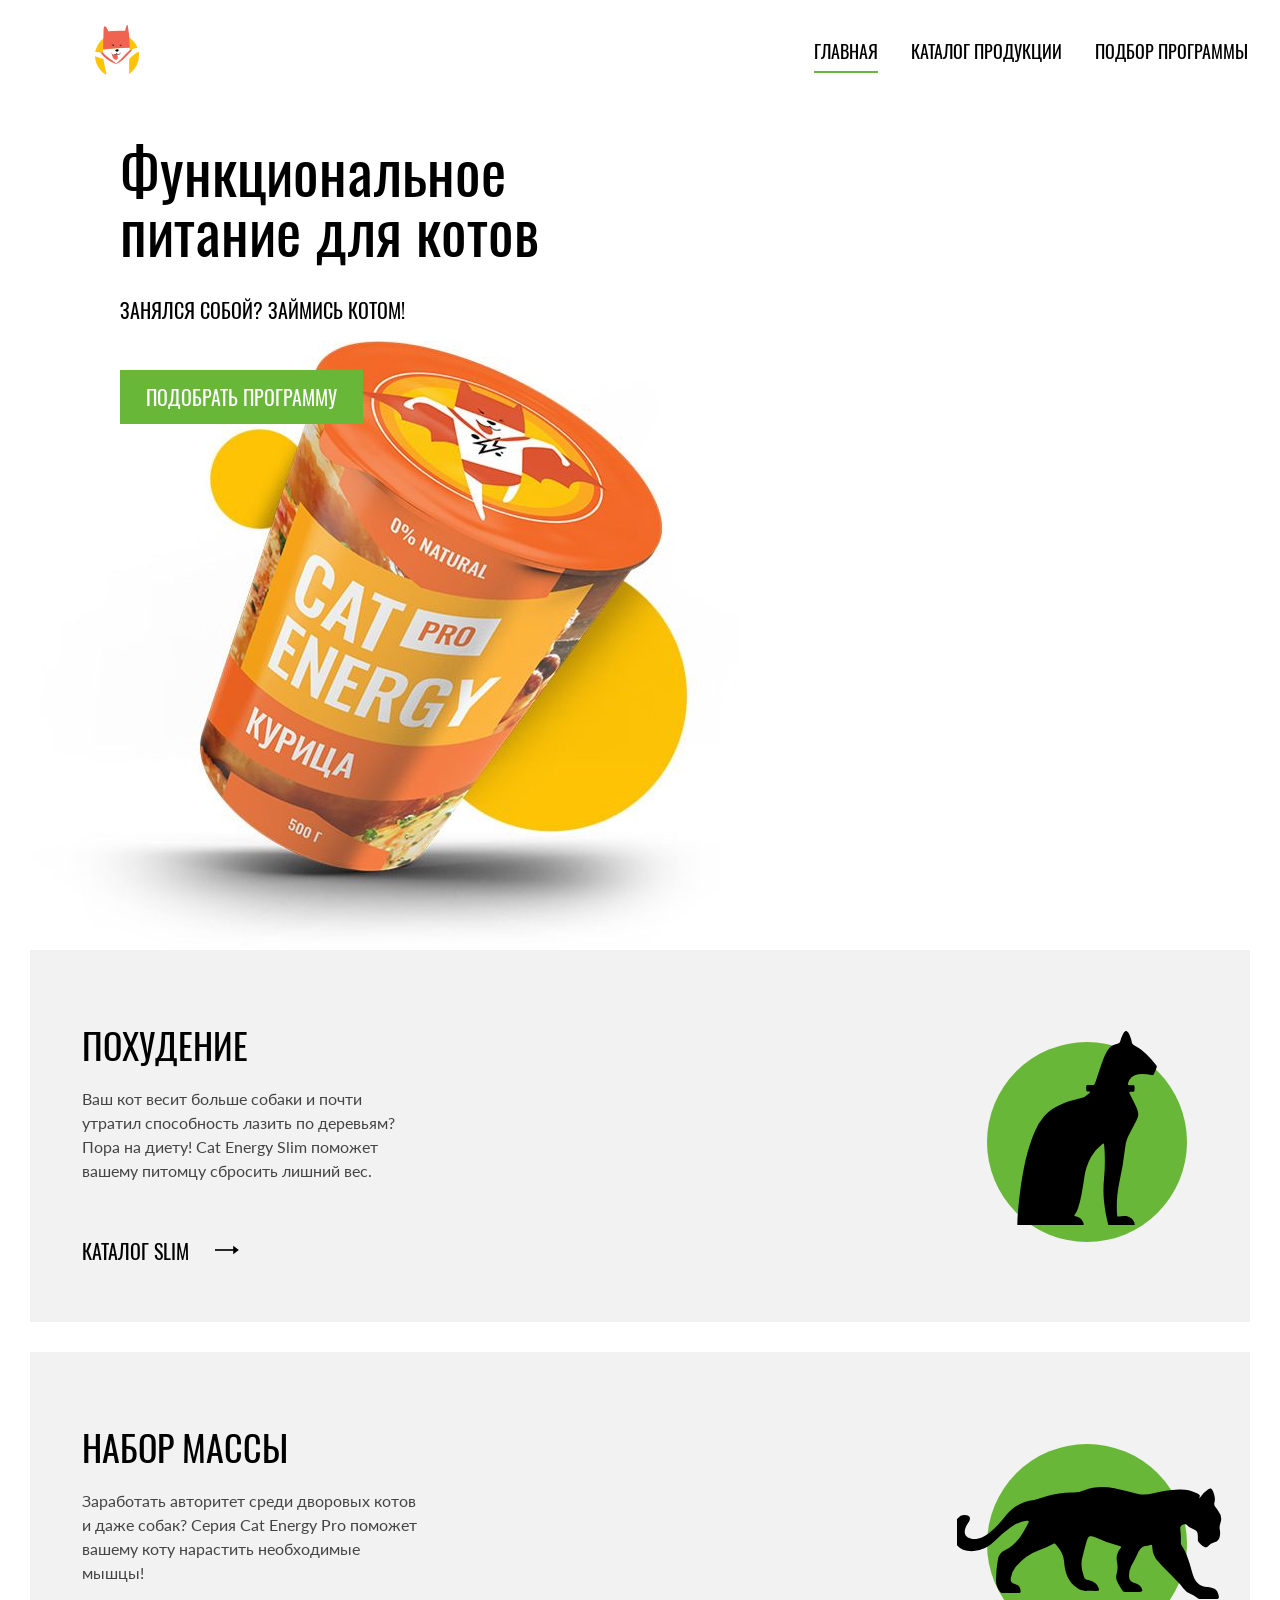
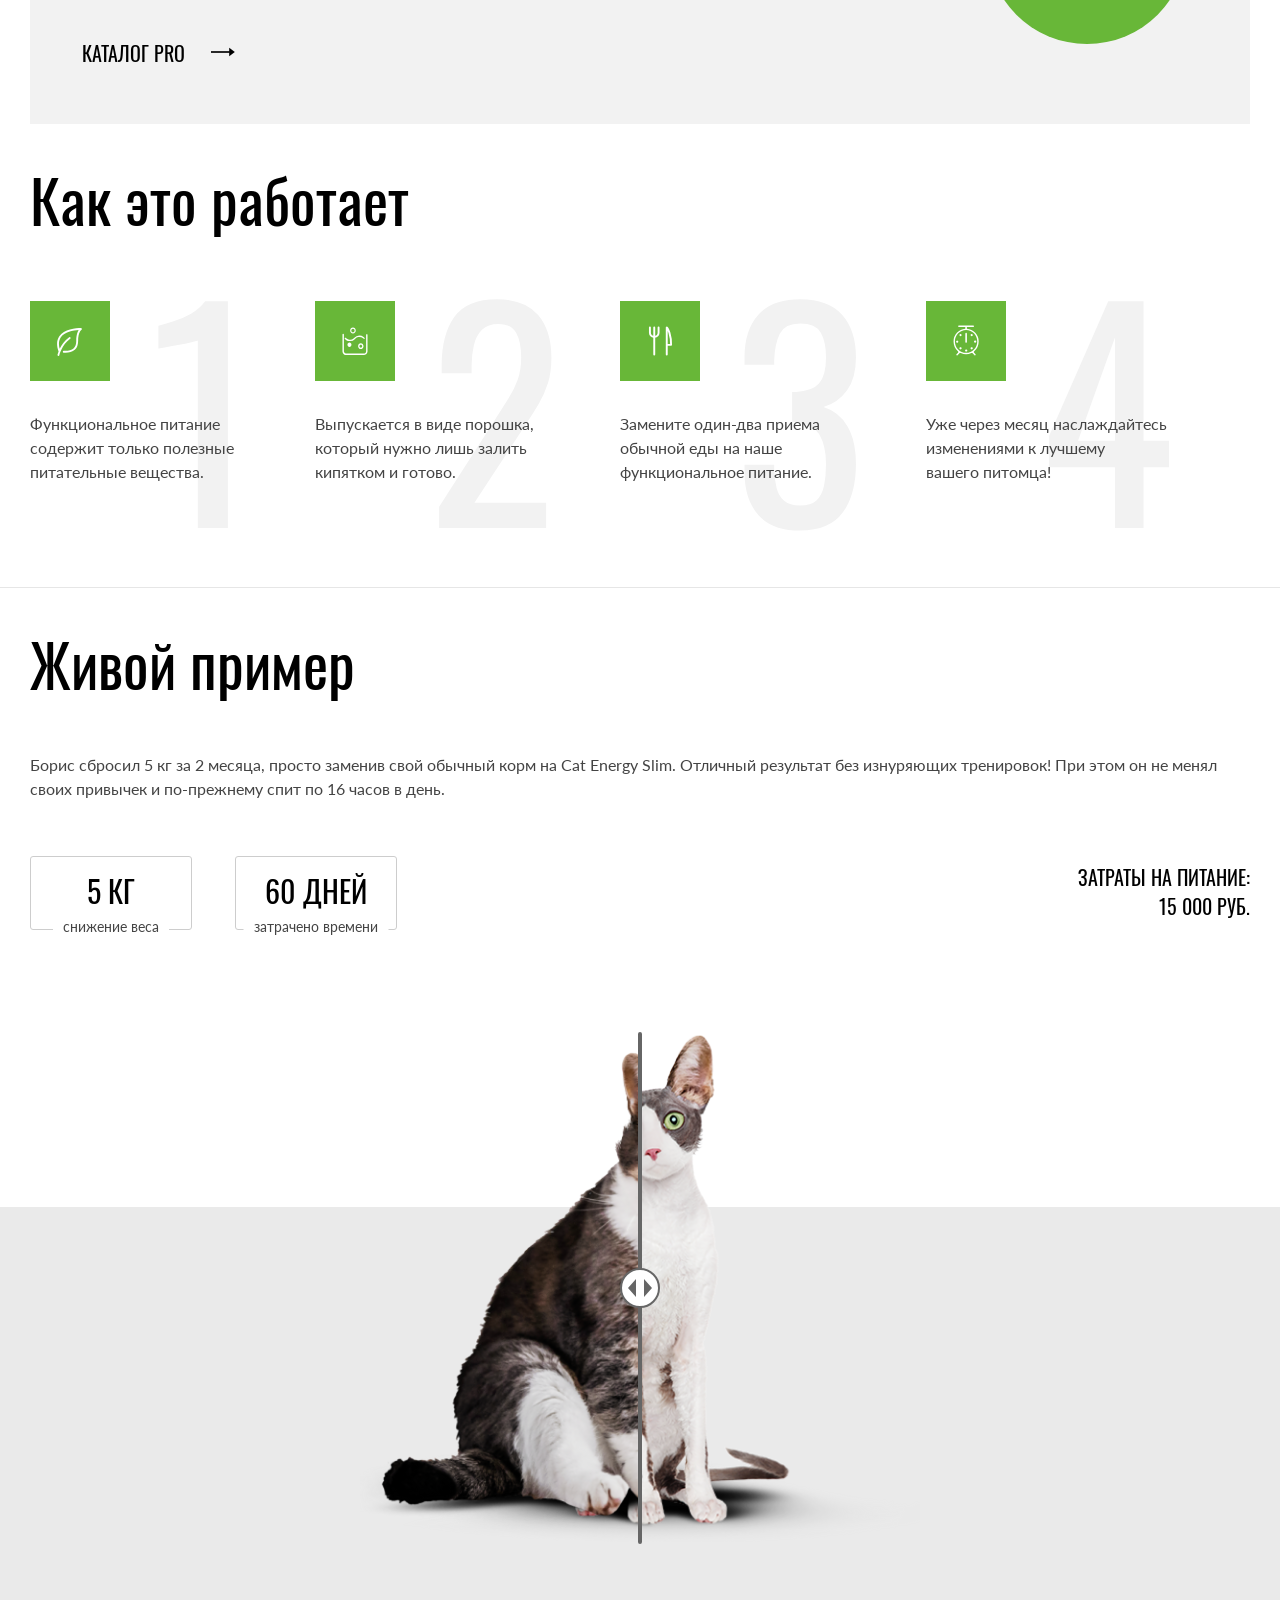
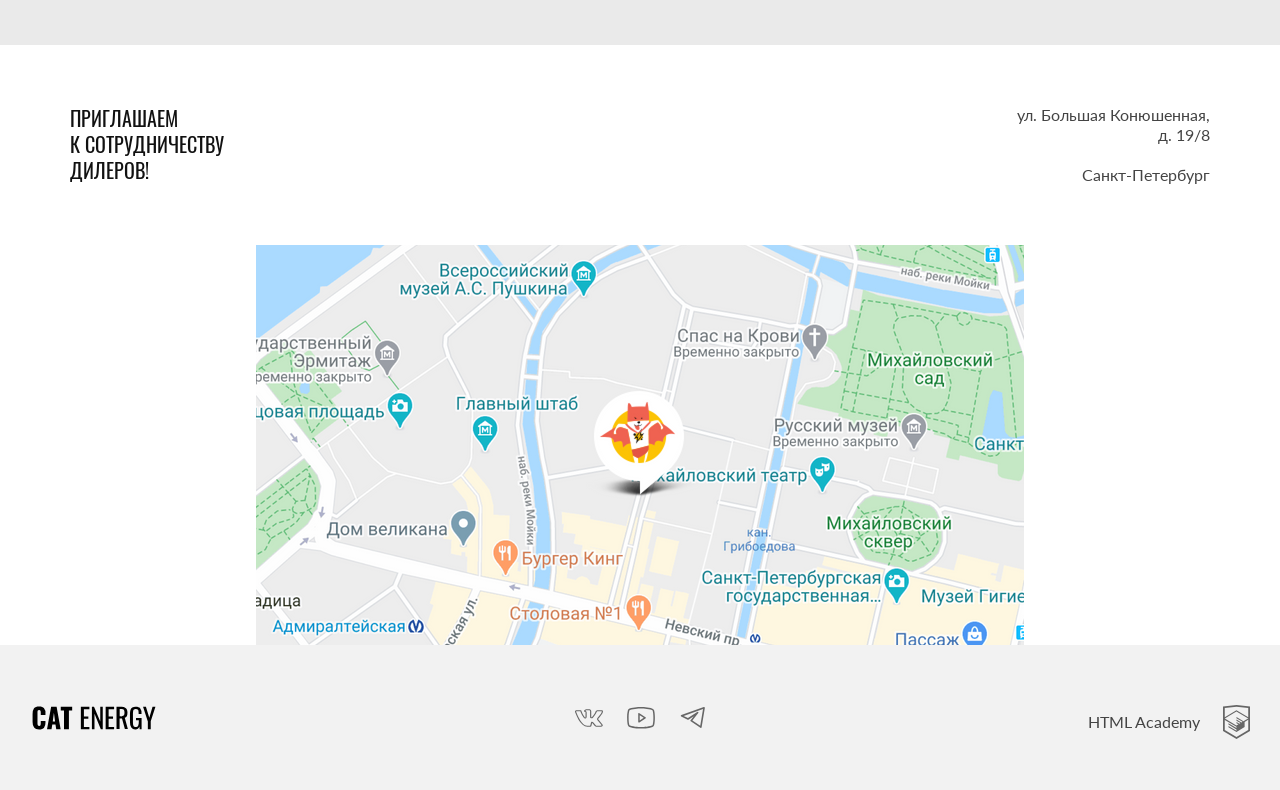
==== 5/index.html @ 5444806e "Deploying to gh-pages from @ htmlacademy-adaptive/674811-cat-energy-2@e20d499de397c2ce654d7bae7b696e" ====
<!DOCTYPE html><html class="page" lang="ru"><head><meta charset="UTF-8"><title>Cat Energy</title><meta name="viewport" content="width=device-width,initial-scale=1"><link rel="stylesheet" href="styles/styles.css"><link rel="shortcut icon" href="/favicon.ico" type="image/x-icon"><link rel="icon" href="/favicon.ico" type="image/x-icon"><script src="scripts/index.js" defer="defer"></script></head><body class="page__body"><header class="container header header--index page__header page__header--index"><h1 class="visually-hidden">Магазин питания для кошек Cat energy</h1><!-- Классы для тега nav
     для закрытия выпадаюшего меню класс navigation--close
     для активного состояния navigation--open --><nav class="navigation navigation--close navigation--index header__site-navigation"><a class="navigation__menu-link navigation__menu-link--logo" href="#"><picture><source type="image/svg+xml" media="(min-width: 1440px)" srcset="./images/header-logo-desktop.svg" width="202" height="59"><source type="image/svg+xml" media="(min-width: 768px)" srcset="./images/header-logo-tablet.svg" width="174" height="50"><img class="navigation__logo-img-cat" src="./images/header-logo-mobile-cat.svg" width="33" height="38" alt="Лого магазина"></picture><img class="navigation__logo-img-words" src="./images/header-logo-mobile-words.svg" width="101" height="18" alt="Название магазина"></a><ul class="navigation__categories-list navigation__categories-list--index"><li class="navigation__categories-item navigation__categories-item--active"><a class="navigation__menu-link" href="#">Главная</a></li><li class="navigation__categories-item"><a class="navigation__menu-link" href="./catalog.html">Каталог продукции</a></li><li class="navigation__categories-item"><a class="navigation__menu-link" href="./programs.html">Подбор программы</a></li></ul><button class="navigation__button-close" type="button" aria-label="Закрыть меню"><span class="navigation__button-close-strip"></span></button></nav></header><main class="page__main"><section class="programs-advertisement container"><div class="programs-advertisement__wrapper"><h2 class="title title--section title--main-index programs-advertisement__title">Функциональное питание для котов</h2><p class="text text--main-slogan programs-advertisement__slogan">Занялся собой? Займись котом!</p><picture><source type="image/jpeg" media="(min-width: 1440px)" srcset="./images/index-main-desktop@1x.png, ./images/index-main-desktop@2x.png 2x" width="552" height="499"><source type="image/jpeg" media="(min-width: 768px)" srcset="./images/index-main-can-tablet@1x.jpg, ./images/index-main-can-tablet@2x.jpg 2x" width="709" height="609"><img class="programs-advertisement__image" src="./images/index-main-can-mobile@1x.png" srcset="./images/index-main-can-mobile@2x.png 2x" width="280" height="270" alt="Cat energy с курицей"></picture><a class="link link--green link--main-index programs-advertisement__button" href="#">Подобрать программу</a></div></section><section class="modes container"><h2 class="visually-hidden">Режимы похудения</h2><div class="modes__wrapper"><h3 class="title title--middle modes__title">Похудение</h3><p class="text text--small modes__text">Ваш кот весит больше собаки и почти утратил способность лазить по деревьям? Пора на диету! Cat Energy Slim поможет вашему питомцу сбросить лишний вес.</p><a class="text text--middle-link modes__link" href="#">Каталог slim</a></div><div class="modes__wrapper modes__wrapper--mass"><h3 class="title title--middle modes__title">Набор массы</h3><p class="text text--small modes__text">Заработать авторитет среди дворовых котов и даже собак? Серия Cat Energy Pro поможет вашему коту нарастить необходимые мышцы!</p><a class="text text--middle-link modes__link" href="#">Каталог pro</a></div></section><section class="product-information container"><h2 class="title title--section product-information__title">Как это работает</h2><ul class="product-information__list"><li class="product-information__list-item product-information__list-item--health"><p class="text text--small product-information__list-text">Функциональное питание содержит только полезные питательные вещества.</p></li><li class="product-information__list-item product-information__list-item--powder"><p class="text text--small product-information__list-text">Выпускается в виде порошка, который нужно лишь залить кипятком и готово.</p></li><li class="product-information__list-item product-information__list-item--food"><p class="text text--small product-information__list-text">Замените один-два приема обычной еды на наше функциональное питание.</p></li><li class="product-information__list-item product-information__list-item--time"><p class="text text--small product-information__list-text">Уже через месяц наслаждайтесь изменениями к лучшему вашего&nbsp;питомца!</p></li></ul></section><section class="living-example"><div class="living-example__section-wrapper container"><div class="living-example__wrapper"><h2 class="title title--section living-example__title">Живой пример</h2><p class="text text--small living-example__story">Борис сбросил 5 кг за 2 месяца, просто заменив свой обычный корм на Cat Energy Slim. Отличный результат без изнуряющих тренировок! При этом он не менял своих привычек и по-прежнему спит по 16 часов в день.</p><div class="living-example__information"><dl class="living-example__information-list"><div class="living-example__information-wrapper"><dt class="text text--livig-example-meaning living-example__information-meaning">5 КГ</dt><dd class="text text--very-small living-example__information-description">Снижение веса</dd></div><div class="living-example__information-wrapper"><dt class="text text--livig-example-meaning living-example__information-meaning">60 ДНЕЙ</dt><dd class="text text--very-small living-example__information-description living-example__information-description--time">Затрачено времени</dd></div></dl><p class="living-example__final-price text text--middle">Затраты на питание: <span class="living-example__final-price-meaning">15 000 РУБ.</span></p></div></div><div class="living-example__slider-wrapper"><div class="living-example__slider-img-wrapper living-example__slider-img-wrapper--fat"><picture><source type="image/jpeg" media="(min-width: 768px)" srcset="./images/living-example-tablet-before@1x.png, ./images/living-example-tablet-before@2x.png 2x" width="560" height="512"><img class="living-example__slider-img" src="./images/living-example-mobile-before@1x.png" srcset="./images/living-example-mobile-before@2x.png 2x" width="280" height="256" alt="Толстый кот"></picture></div><div class="living-example__slider-img-wrapper"><picture><source type="image/jpeg" media="(min-width: 768px)" srcset="./images/living-example-tablet-after@1x.png, ./images/living-example-tablet-after@2x.png 2x" width="560" height="512"><img class="living-example__slider-img" src="./images/living-example-mobile-after@1x.png" srcset="./images/living-example-mobile-after@2x.png 2x" width="280" height="256" alt="Худой кот"></picture></div><button class="living-example__slider-button" type="button" aria-label="Кнопка слайдера"></button></div></div></section></main><footer class="page__footer footer"><section class="location location--index"><h2 class="visually-hidden">Наше местонахождение</h2><div class="location__wrapper location__wrapper--index"><div class="location__text-wrapper container"><p class="text text--middle-bigger location__text location__text--invite">Приглашаем к&nbsp;сотрудничеству дилеров!</p><p class="text text--small location__text location__text--adress">ул. Большая Конюшенная, д. 19/8 <span class="location__text location__text--city">Санкт-Петербург</span></p></div><picture><source type="image/png" media="(min-width: 1440px)" srcset="./images/location-desktop-map@1x.png, ./images/location-desktop-map@2x.png 2x" width="1440" height="400"><source type="image/png" media="(min-width: 768px)" srcset="./images/location-tablet-map@1x.png, ./images/location-tablet-map@2x.png 2x" width="768" height="400"><img class="location__map-img" src="./images/location-mobile-map@1x.png" srcset="./images/location-mobile-map@2x.png 2x" width="320" height="362" alt="Наше местонахождение"></picture></div><iframe class="location__map" src="https://www.google.com/maps/embed?pb=!1m14!1m8!1m3!1d1996.7929883483553!2d30.3172265!3d59.9687573!3m2!1i1024!2i768!4f13.1!3m3!1m2!1s0x4696310fca5afc31%3A0x5f2ac55f567b2400!2sHTML%20Academy!5e0!3m2!1sru!2sru!4v1736928696914!5m2!1sru!2sru" allowfullscreen="" loading="lazy" referrerpolicy="no-referrer-when-downgrade" title="Офис компании по адресу набережная реки Карповки, 5, литера П, Санкт-Петербург"></iframe></section><div class="footer__wrapper-background"><div class="footer__wrapper container"><a class="footer__logo-link" href="#" aria-label="Название магазина"><svg width="128" height="24" viewBox="0 0 128 24" role="img"><use href="./icons/stack.svg#footer-logo"></use></svg></a><ul class="footer__socials-list socials"><li class="socials__item"><a class="socials__link socials__link--vk" href="#" aria-label="Мы ВКонтакте"></a></li><li class="socials__item"><a class="socials__link socials__link--youtube" href="#" aria-label="Мы ВКонтакте"></a></li><li class="socials__item"><a class="socials__link socials__link--tg" href="#" aria-label="Мы ВКонтакте"></a></li></ul><a class="footer__wrapper-link" href="#"><span class="footer__link-academy-name">HTML Academy </span><svg class="footer__link-academy-logo" width="27" height="34" viewBox="0 0 27 34" role="img"><use href="./icons/stack.svg#html-academy"></use></svg></a></div></div></footer></body></html>
---- 5/styles/styles.css ----
html{box-sizing:border-box}body,html{width:100%}*,:before,:after{box-sizing:border-box}img{object-fit:contain;max-width:100%}@font-face{font-family:Lato;font-weight:400;font-style:normal;font-display:swap;src:url(../fonts/lato/Lato-Regular.woff2)format("woff2")}@font-face{font-family:Oswald;font-weight:400;font-style:normal;font-display:swap;src:url(../fonts/oswald/oswaldregular.woff2)format("woff2")}.visually-hidden{white-space:nowrap;-webkit-clip-path:inset(100%);clip-path:inset(100%);clip:rect(0 0 0 0);border:0;width:1px;height:1px;margin:-1px;padding:0;position:absolute;overflow:hidden}.container{min-width:240px;max-width:767px;margin:0 auto;padding-left:20px;padding-right:20px}@media (width>=768px){.container{max-width:1439px;padding:0 30px}}@media (width>=1440px){.container{max-width:1440px;padding:0 110px}}@media (width>=768px){.container--programs{max-width:1439px;padding:0 70px}}@media (width>=1440px){.container--programs{padding:0 110px}}.page{min-width:300px;font-family:Oswald,Arial,sans-serif}@media (width>=768px){.page__header{margin-bottom:61px}}@media (width>=1440px){.page__header{margin-bottom:68px}.page__header--index{margin-bottom:21px}}.page__body{margin:0}.page__main,.page__main-title{position:relative}.page__main-title--catalog{margin:0 0 41px}@media (width>=768px){.page__main-title--catalog{text-align:left;border:0;margin-bottom:165px}}@media (width>=1440px){.page__main-title--catalog{margin-bottom:165px}}.page__main-title--programs{margin-bottom:36px}@media (width>=768px){.page__main-title--programs{margin-bottom:54px}}@media (width>=1440px){.page__main-title--programs{padding-left:110px}}.header{color:#fff}@media (width<=767px){.header{padding:0}}@media (width>=1440px){.header--index:after{content:"";z-index:-1;background-color:#4e4d53;background-image:linear-gradient(90deg,#fff 50%,#68b838d9 50%),url(../images/index-background-desktop@1x.png);background-position:100% 0;background-repeat:no-repeat;background-size:contain;width:100%;height:694px;display:block;position:absolute;top:0;right:0}}@media (width>=1440px) and (resolution>=2dppx){.header--index:after{background-image:linear-gradient(90deg,#fff 50%,#68b838d9 50%),url(../images/index-background-desktop@2x.png)}}@media (width>=768px){.header__site-navigation{padding-top:25px}}@media (width>=1440px){.header__site-navigation{padding-top:55px}}.socials{border:1px solid #d9d9d9;border-left:0;border-right:0;justify-content:center;column-gap:24px;width:100%;margin:0;padding:20px 0;list-style:none;display:flex}@media (width>=768px){.socials{border:0;max-width:132px;padding:0 0 0 36px}}.socials__link{width:28px;height:22px;display:block;position:relative}.socials__link:after{content:"";background-color:#666;width:28px;height:22px;display:block;position:absolute;top:0;left:0;-webkit-mask-position:50%;mask-position:50%;-webkit-mask-repeat:no-repeat;mask-repeat:no-repeat}.socials__link--vk:after{-webkit-mask-image:url(../icons/stack.svg#footer-icon-vk);mask-image:url(../icons/stack.svg#footer-icon-vk)}.socials__link--youtube:after{-webkit-mask-image:url(../icons/stack.svg#footer-icon-youtube);mask-image:url(../icons/stack.svg#footer-icon-youtube)}.socials__link--tg:after{-webkit-mask-image:url(../icons/stack.svg#footer-icon-tg);mask-image:url(../icons/stack.svg#footer-icon-tg)}.socials__link:hover:after,.socials__link:focus:after{background-color:#68b738}.socials__link:active:after{opacity:.3}.title{font-weight:400}.title--section{font-size:36px;line-height:36px}@media (width>=768px){.title--section{text-align:left;font-size:60px;line-height:60px}}.title--section-green-stripe{font-size:24px;line-height:24px}@media (width>=768px){.title--section-green-stripe{font-size:32px;line-height:32px}}@media (width>=1440px){.title--section-green-stripe{font-size:40px;line-height:40px}}.title--section-green-stripe-programs{font-size:24px;line-height:24px}@media (width>=768px){.title--section-green-stripe-programs{font-size:36px;line-height:36px}}@media (width>=1440px){.title--section-green-stripe-programs{font-size:40px;line-height:40px}}.title--page-main{padding-top:27px;font-size:36px;line-height:36px}@media (width>=768px){.title--page-main{margin-left:auto;margin-right:auto;padding-top:0;padding-bottom:0;font-size:60px;line-height:60px}}.title--middle{text-transform:uppercase;color:#000;font-size:24px;line-height:37px}@media (width>=768px){.title--middle{font-size:36px;line-height:36px}}@media (width<=767px){.title--main-index{color:#fff}}.stripe-wrapper{position:relative}.stripe-wrapper:before{content:"";z-index:2;background-color:#68b738;width:100%;height:2px;position:absolute;top:12px;left:0;transform:translateY(-50%)}@media (width>=768px){.stripe-wrapper:before{top:16px}}@media (width>=1440px){.stripe-wrapper:before{top:20px}}@media (width>=768px){.stripe-wrapper--programs:before{top:22px}}.stripe-wrapper__title{z-index:2;background-color:#fff;margin:0;padding-left:20px;padding-right:40px;display:inline-block;position:relative}@media (width>=768px){.stripe-wrapper__title{max-width:-moz-fit-content;max-width:fit-content;padding-left:40px}}@media (width>=1440px){.stripe-wrapper__title{font-size:40px;line-height:40px}}.stripe-wrapper__title.stripe-wrapper__title--programs{max-width:227px;padding-right:20px}@media (width>=768px){.stripe-wrapper__title.stripe-wrapper__title--programs{max-width:-moz-fit-content;max-width:fit-content;padding-right:40px}}@media (width>=1440px){.stripe-wrapper__title.stripe-wrapper__title--programs{font-size:36px;line-height:36px}}.text{color:#444}.text--main-slogan{color:#fff;text-transform:uppercase;margin-bottom:29px;font-size:14px;line-height:14px}@media (width>=768px){.text--main-slogan{color:#000;font-size:20px;line-height:20px}}.text--small{color:#444;font-family:Lato,Arial,sans-serif;font-size:14px;line-height:18px}@media (width>=768px){.text--small{font-size:16px;line-height:24px}.text--small-additional-goods{line-height:20px}}.text--middle-link{color:#000;text-transform:uppercase;font-size:16px;line-height:16px;text-decoration:none}@media (width>=768px){.text--middle-link{padding:4px 0;font-size:20px;line-height:30px}}.text--middle{color:#000;text-transform:uppercase;font-size:14px;line-height:20px}@media (width>=768px){.text--middle{font-size:20px}}.text--middle-bigger{color:#111;font-size:16px;line-height:20px}@media (width>=768px){.text--middle-bigger{font-size:20px;line-height:26px}}.text--middle-bigger-catalog{color:#222;text-transform:uppercase;font-size:16px;line-height:20px;text-decoration:none}@media (width>=768px){.text--middle-bigger-catalog{text-align:center;font-size:20px;line-height:24px}}.text--livig-example-meaning{text-transform:uppercase;color:#000;font-size:24px;line-height:24px}@media (width>=768px){.text--livig-example-meaning{font-size:30px;line-height:37px}}.text--very-small-catalog{color:#444;font-family:Lato,Arial,sans-serif;font-size:12px;line-height:16px}@media (width>=768px){.text--very-small-catalog{font-size:16px;line-height:20px}}.text--very-small{font-family:Lato,Arial,sans-serif;font-size:12px;line-height:12px}@media (width>=768px){.text--very-small{font-size:14px;line-height:14px}}.text--additional-goods-item-title{color:#222;text-transform:uppercase;font-size:16px;line-height:16px}@media (width>=768px){.text--additional-goods-item-title{font-size:20px;line-height:20px}}.text--middle-catalog-white{color:#fff;font-family:Lato,Arial,sans-serif;font-size:16px;font-weight:400;line-height:20px}.text--middle-catalog-promotions{color:#000;font-size:16px;line-height:24px}@media (width>=768px){.text--middle-catalog-promotions{font-size:24px;line-height:32px}}.text--middle-programs-subtitle{color:#000;text-transform:uppercase;font-size:14px;line-height:18px}@media (width>=768px){.text--middle-programs-subtitle{font-size:20px;line-height:30px}}.text--middle-programs-label{color:#444;text-transform:uppercase;font-size:16px;line-height:18px}@media (width>=768px){.text--middle-programs-label{font-size:20px;line-height:29px}}.navigation{background-color:#fff;border-bottom:1px solid #e6e6e6;flex-direction:column;font-size:20px;line-height:20px;display:flex;position:relative}@media (width<=767px){.navigation--index{border-bottom:0}.navigation--close{border-bottom:1px solid #e6e6e6}.navigation--close .navigation__button-close{display:block}.navigation--open .navigation__button-close{display:block;top:23px;right:17px}}@media (width>=768px){.navigation{background-color:#0000;border-bottom:0;flex-direction:row;justify-content:space-between}}@media (width<=767px){.navigation--close .navigation__categories-list{display:none}}.navigation--close .navigation__button-close:before{top:3px;transform:rotate(0)}.navigation--close .navigation__button-close:after{top:auto;bottom:3px;transform:rotate(0)}.navigation--close .navigation__button-close-strip{top:auto;bottom:calc(50% - 1px);transform:rotate(0)}@media (width<=767px){.navigation--open .navigation__categories-list{z-index:10;background-color:#fff;width:100%;position:absolute;top:65px}}.navigation__categories-list{color:#000;margin:0;padding-left:0;list-style:none;display:block}@media (width>=768px){.navigation__categories-list{padding-right:2px;display:flex}}@media (width>=1440px){.navigation__categories-list{padding-right:2px}.navigation__categories-list--index{color:#fff}}.navigation__categories-item{position:relative}@media (width<=767px){.navigation__categories-item{border-bottom:1px solid #e6e6e6}.navigation__categories-item:first-child{border-top:1px solid #e6e6e6}}@media (width>=768px){.navigation__categories-item{margin-right:33px}.navigation__categories-item:last-child{margin-right:0}.navigation__categories-item--active:before{content:"";background-color:#68b738;width:100%;height:2px;display:block;position:absolute;bottom:6px;left:0}}@media (width>=1440px){.navigation__categories-item--active:before{bottom:11px}.navigation__categories-list--index .navigation__categories-item--active:before{background-color:#fff}}.navigation__menu-link{color:inherit;text-transform:uppercase;justify-content:center;width:100%;padding:22px 20px;text-decoration:none;display:flex}@media (width>=768px){.navigation__menu-link{padding:14px 0 10px;font-size:18px;line-height:24px}}@media (width>=1440px){.navigation__menu-link{padding-top:16px;font-size:20px;line-height:30px}}.navigation__menu-link:hover{opacity:.6}.navigation__menu-link:active{opacity:.3}.navigation__menu-link--logo{grid-template-rows:1fr;grid-template-columns:60px 1fr;align-items:center;width:calc(100% - 62px);padding:15px 20px 12px;display:grid}@media (width>=768px){.navigation__menu-link--logo{width:174px;padding:0;display:block}}@media (width>=1440px){.navigation__menu-link--logo{width:202px}}.navigation__menu-link--logo:hover{opacity:.8}.navigation__menu-link--logo:active{opacity:.6}.navigation__logo-img-words{justify-self:center;display:block}@media (width>=768px){.navigation__logo-img-words{display:none}}.navigation__button-close{cursor:pointer;background-color:#fff;border:none;width:24px;height:24px;padding:0;display:none;position:absolute;top:19px;right:21px}@media (width>=768px){.navigation__button-close{display:none}}.navigation__button-close-strip{background-color:#000;width:100%;height:2px;display:block;position:absolute;top:7px;left:0;transform:rotate(-45deg)}.navigation__button-close:before,.navigation__button-close:after{content:"";background:#000;width:100%;height:2px;display:block;position:absolute;left:0}.navigation__button-close:before{top:7px;transform:rotate(45deg)}.navigation__button-close:after{top:7px;transform:rotate(-45deg)}.programs-advertisement{background-image:linear-gradient(#68b838d9 302px,#fff 302px),url(../images/index-background-mobile@1x.jpg);background-position:top;background-repeat:no-repeat;background-size:contain;margin-bottom:20px;padding-top:27px;position:relative}@media (resolution>=2dppx){.programs-advertisement{background-image:linear-gradient(#68b838d9 302px,#fff 302px),url(../images/index-background-mobile@2x.jpg)}}@media (width<=767px){.programs-advertisement{background-color:#4e4d53}}@media (width>=768px){.programs-advertisement{background-color:#fff;background-image:none;min-height:810px;margin-bottom:0;padding-top:0;padding-left:120px;padding-right:30px}}@media (width>=1440px){.programs-advertisement{background-color:#0000;min-height:auto;margin-bottom:89px;padding-bottom:44px;padding-left:190px;padding-right:110px}}.programs-advertisement__wrapper{display:block}@media (width>=768px){.programs-advertisement__wrapper{padding:0}}@media (width>=1440px){.programs-advertisement__wrapper{min-height:500px;padding-top:83px;position:relative}}.programs-advertisement__title{text-align:center;margin-top:0;margin-bottom:25px}@media (width>=768px){.programs-advertisement__title{text-align:left;max-width:577px;margin-bottom:40px}}@media (width>=1440px){.programs-advertisement__title{max-width:475px}}.programs-advertisement__slogan{text-align:center;margin-top:0;margin-bottom:29px}@media (width>=768px){.programs-advertisement__slogan{text-align:left;margin-bottom:50px}}@media (width>=1440px){.programs-advertisement__slogan{max-width:475px}}.programs-advertisement__image{margin-bottom:3px;margin-left:auto;margin-right:auto;display:block}@media (width>=768px){.programs-advertisement__image{z-index:0;width:709px;height:609px;margin-bottom:0;position:absolute;bottom:0;left:30px}}@media (width>=1440px){.programs-advertisement__image{width:552px;height:499px;bottom:0;left:calc(50% - 203px)}}.link{color:#fff;text-transform:uppercase;text-align:center;cursor:pointer;border:0;padding-top:10px;padding-bottom:10px;font-family:Oswald,Arial,sans-serif;font-size:16px;line-height:20px;text-decoration:none;display:block}@media (width>=768px){.link{font-size:16px;line-height:20px}}.link--green{background-color:#68b738}.link--green:hover{background-color:#5eaa2f}.link--green:active{color:#ffffff4d}.link--green-promotions{background-color:#68b738;padding-top:15px;padding-bottom:15px;font-size:20px;line-height:26px}.link--grey{color:#444;background-color:#f2f2f2;width:100%}.link--grey:hover{background-color:#ebebeb}.link--grey:active{color:#4444444d}@media (width>=768px){.link--main-index{z-index:1;padding:14px 26px;font-size:20px;line-height:26px;display:inline-block;position:relative}.link--green-programs-form{padding-top:15px;padding-bottom:14px;font-size:20px;line-height:26px}}.modes{margin-bottom:20px}@media (width>=768px){.modes{margin-bottom:45px}}@media (width>=1440px){.modes{justify-content:space-between;margin-bottom:71px;display:flex}}.modes__wrapper{background-color:#f2f2f2;margin-bottom:20px;padding:30px 20px 18px;position:relative}@media (width>=768px){.modes__wrapper{margin-bottom:30px;padding:77px 63px 56px 52px}}@media (width>=1440px){.modes__wrapper{min-width:570px;margin-bottom:0;padding-bottom:59px;padding-right:61px}}.modes__wrapper:last-child{margin-bottom:0}.modes__wrapper:before{content:"";background-color:#68b738;border-radius:50%;width:50px;height:50px;display:block;position:absolute;top:24px;left:21px}@media (width>=768px){.modes__wrapper:before{width:200px;height:200px;top:92px;left:auto;right:63px}}@media (width>=1440px){.modes__wrapper:before{width:100px;height:100px;top:47px;left:52px;right:auto}}.modes__wrapper:after{content:"";background-image:url(../icons/stack.svg#programs-mobile-cat-slim);width:36px;height:50px;display:block;position:absolute;top:21px;left:27px}@media (width>=768px){.modes__wrapper:after{width:140px;height:194px;top:81px;left:auto;right:93px}}@media (width>=1440px){.modes__wrapper:after{width:70px;height:97px;top:41px;left:67px}}.modes__wrapper--mass:after{content:"";background-image:url(../icons/stack.svg#programs-mobile-cat-strong);width:67px;height:28px;display:block;position:absolute;top:35px;left:12px}@media (width>=768px){.modes__wrapper--mass:after{width:268px;height:112px;top:135px;left:auto;right:25px}}@media (width>=1440px){.modes__wrapper--mass:after{width:139px;height:56px;top:68px;left:33px}}.modes__title{text-align:left;margin-top:0;margin-bottom:29px;margin-left:71px}@media (width>=768px){.modes__title{margin:0 0 24px}}@media (width>=1440px){.modes__title{margin-bottom:73px;margin-left:162px}}.modes__text{border-bottom:1px solid #d9d9d9;margin:0 0 15px;padding-bottom:23px}@media (width>=768px){.modes__text{border:0;max-width:340px;margin-bottom:53px;padding-bottom:0}}@media (width>=1440px){.modes__text{max-width:457px;margin-bottom:28px}}.modes__link{padding-right:57px;position:relative}.modes__link:hover:after{background-position-x:-2px;width:32px;height:10px;transition:all .2s}.modes__link:active{opacity:.3}.modes__link:after{content:"";background-image:url(../icons/stack.svg#programs-arrow-long);background-position-x:-7px;background-repeat:no-repeat;width:35px;height:10px;transition:all .4s;display:block;position:absolute;top:calc(50% - 6px);right:5px}@media (width>=768px){.modes__link:after{right:-4px}}.product-information{background-color:#fff;margin-bottom:49px;position:relative}@media (width>=768px){.product-information{margin-bottom:46px}}@media (width>=1440px){.product-information{margin-bottom:70px}}.product-information__title{text-align:left;margin:0 auto 42px 0}@media (width>=768px){.product-information__title{margin-bottom:32px}}.product-information__list{margin:0;padding-left:0;list-style:none}@media (width>=768px){.product-information__list{counter-reset:list 0;flex-wrap:wrap;justify-content:space-between;gap:37px 20px;padding-right:79px;display:flex}}@media (width>=1440px){.product-information__list{gap:37px 84px;justify-content:unset;padding-right:0}}.product-information__list-item{min-height:60px;padding-left:80px;position:relative}.product-information__list-item:not(:last-child){margin-bottom:20px}@media (width>=768px){.product-information__list-item:not(:last-child){margin-bottom:0}.product-information__list-item:first-child{max-width:224px}}@media (width>=1440px){.product-information__list-item:first-child{max-width:240px}}.product-information__list-item:after{content:"";z-index:10;display:block;position:absolute}.product-information__list-item:before{content:"";background-color:#68b738;width:60px;height:60px;display:block;position:absolute;top:0;left:0}@media (width>=768px){.product-information__list-item:before{width:80px;height:80px;top:40px;left:0}.product-information__list-item{max-width:245px;padding-top:151px;padding-bottom:57px;padding-left:0}}@media (width>=1440px){.product-information__list-item{max-width:242px}}.product-information__list-item--health:after{background-image:url(../icons/stack.svg#about-leaf);width:25px;height:28px;top:16px;left:18px}@media (width>=768px){.product-information__list-item--health:after{top:67px;left:27px}}.product-information__list-item--powder:after{content:"";z-index:10;background-image:url(../icons/stack.svg#about-powder);width:26px;height:29px;display:block;position:absolute;top:16px;left:18px}@media (width>=768px){.product-information__list-item--powder:after{top:66px;left:27px}}.product-information__list-item--food:after{content:"";z-index:10;background-image:url(../icons/stack.svg#about-knife-spoon);width:25px;height:30px;display:block;position:absolute;top:15px;left:18px}@media (width>=768px){.product-information__list-item--food:after{top:65px;left:28px}}.product-information__list-item--time:after{content:"";z-index:10;background-image:url(../icons/stack.svg#about-watches);width:26px;height:31px;display:block;position:absolute;top:15px;left:18px}@media (width>=768px){.product-information__list-item--time:after{top:64px;left:27px}}.product-information__list-text{margin:0;padding-top:2px}@media (width>=768px){.product-information__list-text{z-index:2;padding-top:0;position:relative}.product-information__list-text:before{counter-increment:list;content:counter(list);color:#f2f2f2;z-index:-1;font-family:Oswald,Arial,sans-serif;font-size:280px;line-height:280px;position:absolute;top:-150px;right:-2px}}@media (width>=1440px){.product-information__list-text:before{right:-5px}.product-information__list-item:first-child .product-information__list-text:before{right:16px}}.living-example{background-color:#eaeaea;padding-top:25px;padding-bottom:35px}@media (width>=768px){.living-example{background-image:linear-gradient(#fff 619px,#eaeaea 619px);border-top:1px solid #e6e6e6;padding-top:43px;padding-bottom:96px}}@media (width>=1440px){.living-example{background-color:#eaeaea;background-image:linear-gradient(#fff 136px,#f2f2f2 136px);border:0;padding-top:0;padding-bottom:78px}}.living-example__section-wrapper{padding-top:2px}@media (width>=1440px){.living-example__section-wrapper{border:0;justify-content:space-between;display:flex}.living-example__wrapper{max-width:433px}}.living-example__title{text-align:left;margin:0 0 42px}@media (width>=768px){.living-example__title{margin-bottom:60px}}@media (width>=1440px){.living-example__title{margin-bottom:143px}}.living-example__story{margin:0 0 20px}@media (width>=768px){.living-example__story{margin-bottom:55px}}@media (width>=1440px){.living-example__story{margin-bottom:69px}}.living-example__information{margin-bottom:20px}@media (width>=768px){.living-example__information{justify-content:space-between;margin-bottom:102px;display:flex}}@media (width>=1440px){.living-example__information{flex-wrap:wrap;row-gap:57px;margin-bottom:0}}.living-example__information-list{justify-content:space-between;margin:0 0 38px;display:flex}@media (width>=768px){.living-example__information-list{column-gap:43px;margin-bottom:0;display:flex}}@media (width>=1440px){.living-example__information-list{column-gap:42px}}.living-example__information-wrapper{border:1px solid #cdcdcd;border-radius:3px;min-width:124px;padding:13px 0;display:block;position:relative}@media (width>=768px){.living-example__information-wrapper{min-width:162px;padding:15px 0 20px}}.living-example__information-meaning{text-align:center}.living-example__information-description{text-align:center;text-transform:lowercase;background-color:#eaeaea;max-width:87px;margin:0;padding:0 10px;display:inline-block;position:absolute;top:46px;left:50%;transform:translate(-50%)}@media (width>=768px){.living-example__information-description{background-color:#fff;min-width:116px;top:63px}}@media (width>=1440px){.living-example__information-description{background-color:#f2f2f2}}@media (width>=768px){.living-example__information-description--time{min-width:145px}}.living-example__final-price{text-align:center;margin:0}@media (width>=768px){.living-example__final-price{text-align:right;max-width:174px;padding-top:11px}}@media (width>=1440px){.living-example__final-price{max-width:none;padding-top:0}}@media (width>=768px){.living-example__final-price-meaning{padding-top:9px;display:inline-block}}@media (width>=1440px){.living-example__final-price-meaning{margin-left:63px;padding-top:0}}.living-example__slider-wrapper{flex-wrap:nowrap;max-width:280px;margin:0 auto;display:flex;position:relative}@media (width>=768px){.living-example__slider-wrapper{max-width:560px}}@media (width>=1440px){.living-example__slider-wrapper{margin:0}}.living-example__slider-img-wrapper{position:relative}.living-example__slider-img-wrapper--fat{z-index:10;background-color:#eaeaea;width:50%;position:absolute;top:0;left:0;overflow:hidden}@media (width>=768px){.living-example__slider-img-wrapper--fat{background-color:#0000;background-image:linear-gradient(#fff 135px,#0000 135px)}}.living-example__slider-img{max-width:none;overflow:hidden}.living-example__slider-button{z-index:10;border:2px solid #666;border-radius:2px;width:0;height:257px;padding:0;position:absolute;top:0;left:calc(50% - 2px)}@media (width>=768px){.living-example__slider-button{height:512px}}.living-example__slider-button:before{content:"";background-color:#fff;border:2px solid #666;border-radius:50%;width:40px;height:40px;position:absolute;top:calc(50% - 20px);left:calc(50% - 20px)}.living-example__slider-button:after{content:"";background-color:#666;width:24px;height:18px;position:absolute;top:calc(50% - 9px);left:calc(50% - 12px);-webkit-mask-image:url(../icons/stack.svg#slider-thumb);mask-image:url(../icons/stack.svg#slider-thumb);-webkit-mask-position:50%;mask-position:50%;-webkit-mask-repeat:no-repeat;mask-repeat:no-repeat}.living-example__slider-button:hover,.living-example__slider-button:hover:before{border-color:#68b738}.living-example__slider-button:hover:after{background-color:#68b738}.living-example__slider-button:active{opacity:.6}.location{background-color:#f2f2f2;min-height:474px;padding-left:0;padding-right:0;position:relative}@media (width>=768px){.location{min-height:600px}}@media (width>=1440px){.location{min-height:400px}}.location--index{background-color:#fff}@media (width>=1440px){.location--index{background-color:#f2f2f2}}.location__wrapper{position:relative}.location__text-wrapper{justify-content:space-between;column-gap:12px;padding-top:26px;padding-bottom:26px;display:flex}@media (width>=768px){.location__text-wrapper{padding:60px 70px}}@media (width>=1440px){.location__text-wrapper{z-index:10;background-color:#fff;width:565px;min-height:198px;padding:60px 80px 40px;position:absolute;top:95px;left:50%;transform:translate(-610px)}}.location__text{margin:0}.location__text--invite{text-transform:uppercase;min-width:128px;max-width:177px}.location__text--adress{align-self:center;max-width:210px;line-height:20px}@media (width>=768px){.location__text--adress{text-align:right;flex-direction:column;justify-content:space-between;row-gap:20px;max-width:193px;display:flex}}@media (width>=1440px){.location__text--adress{text-align:left;align-self:flex-start;max-width:157px}}.location__map{border:0;width:100%;height:362px;display:block;position:relative}@media (width>=768px){.location__map{height:400px}}@media (width>=1440px){.location__map{margin:0 auto}}.location__map-img{z-index:0;display:block;position:absolute;top:100%;left:50%;transform:translate(-50%)}.footer{position:relative}.footer__wrapper-background{background-color:#f2f2f2}.footer__wrapper{flex-direction:column;align-items:center;padding-top:40px;padding-bottom:40px;display:flex}@media (width>=768px){.footer__wrapper{flex-direction:row;justify-content:space-between;padding-top:56px;padding-bottom:55px}}@media (width>=1440px){.footer__wrapper{padding-top:66px;padding-bottom:66px}}.footer__logo-link{height:24px;margin-bottom:20px;display:block}@media (width>=768px){.footer__logo-link{margin-bottom:0}}.footer__logo-link:hover svg,.footer__logo-link:focus svg{fill:#3e3e3e}.footer__logo-link:active svg{fill:#6b6b6b}.footer__link-academy-name{position:relative}.footer__socials-list{margin-bottom:20px}@media (width>=768px){.footer__socials-list{margin-bottom:0}}.footer__link-academy-logo{fill:#666}.footer__wrapper-link{color:#444;justify-content:space-between;align-items:center;width:100%;height:34px;font-family:Lato,Arial,sans-serif;font-size:16px;line-height:20px;text-decoration:none;display:flex;position:relative}@media (width>=768px){.footer__wrapper-link{max-width:162px;padding-top:7px}}.footer__wrapper-link:hover .footer__link-academy-logo{fill:#68b738}.footer__wrapper-link:active{opacity:.3}.products{margin-bottom:23px;position:relative}@media (width>=768px){.products{margin-bottom:70px}}@media (width>=1440px){.products{margin-bottom:68px}}.products__list{margin:0;padding-left:0;padding-right:0;list-style:none}@media (width>=768px){.products__list{flex-wrap:wrap;justify-content:space-between;gap:142px 60px;margin:0 auto;padding:0 30px;display:flex}}@media (width>=1440px){.products__list{gap:144px 80px;padding:0 110px}}.products__item{border-top:1px solid #ebebeb;padding:20px 20px 25px}@media (width>=768px){.products__item{background-color:#f2f2f2;border:0;min-width:324px;padding:0}}@media (width>=1440px){.products__item{min-width:245px}}.products__item--more{border-bottom:1px solid #ebebeb}@media (width>=768px){.products__item--more{background-color:#fff;background-image:none;border:2px solid #f2f2f2}}.products__item-wrapper{flex-direction:column;display:flex}@media (width>=768px){.products__item-wrapper{padding:0 37px 40px}}.products__item-wrapper--more{align-items:center;padding-top:56px;position:relative}@media (width>=768px){.products__item-wrapper--more{padding-top:160px}}@media (width>=1440px){.products__item-wrapper--more{padding-top:149px}}.products__item-wrapper--more:before{content:"";background-color:#d3d3d3;width:30px;height:2px;position:absolute;top:18px;left:50%;transform:translate(-50%)}@media (width>=768px){.products__item-wrapper--more:before{width:60px;top:80px}}@media (width>=1440px){.products__item-wrapper--more:before{top:77px}}.products__item-wrapper--more:after{content:"";background-color:#d3d3d3;width:2px;height:30px;position:absolute;top:5px;left:50%;transform:translate(-50%)}@media (width>=768px){.products__item-wrapper--more:after{height:60px;top:50px}}.products__goods-wrapper{grid-template-rows:1fr 1fr;grid-template-columns:1fr 1fr 1fr;margin-bottom:16px;display:grid}@media (width>=768px){.products__goods-wrapper{flex-direction:column;align-items:center;margin-bottom:31px;display:flex}}@media (width>=1440px){.products__goods-wrapper{margin-bottom:34px}}.products__img-wrapper{grid-row:1/3;justify-content:center;align-items:center;width:140px;height:107px;display:grid}@media (width>=768px){.products__img-wrapper{order:1;width:200px;height:210px;margin-top:-70px;margin-bottom:20px}}@media (width>=1440px){.products__img-wrapper{width:171px;height:210px;margin-bottom:11px}}.products__item-title{grid-column:2/4;max-width:80px}@media (width>=768px){.products__item-title{order:2;max-width:135px;margin-bottom:20px}}@media (width>=1440px){.products__item-title{margin-bottom:25px}}.products__item-title--more{color:#111;max-width:100%;margin:0 0 8px}@media (width>=768px){.products__item-title--more{order:1;max-width:134px;margin-bottom:23px}}.products__characteristics{grid-column:2/4}@media (width>=768px){.products__characteristics{order:3;align-self:stretch}}.products__characteristics-name{justify-content:space-between;margin:0;display:flex}@media (width>=768px){.products__characteristics-name{border-bottom:1px solid #cdcdcd;margin-bottom:6px;padding-bottom:5px}}@media (width>=1440px){.products__characteristics-name{margin-bottom:4px;padding-bottom:7px}}@media (width>=768px){.products__characteristics-name:last-child{margin-bottom:0}}.products__item-more-description{margin:0 0 21px}@media (width>=768px){.products__item-more-description{text-align:center;order:2;max-width:167px;margin-bottom:82px;line-height:18px}}@media (width>=1440px){.products__item-more-description{margin-bottom:92px}}@media (width>=768px){.products__item-button{order:3}}.additional-goods{background-color:#fff;margin-bottom:41px;position:relative}@media (width>=768px){.additional-goods{margin-bottom:79px}}@media (width>=1440px){.additional-goods{margin-bottom:94px}.additional-goods__wrapper{justify-content:space-between;display:flex}}.additional-goods__title{margin-bottom:31px;padding-left:0}@media (width>=768px){.additional-goods__title{margin-bottom:64px;padding-left:30px}}@media (width>=1440px){.additional-goods__title{margin-bottom:77px;padding-left:70px}}.additional-goods__list{border-top:1px solid #cdcdcd;border-bottom:1px solid #cdcdcd;margin:0 0 33px;padding-top:13px;padding-bottom:19px;padding-left:0;list-style:none}@media (width>=768px){.additional-goods__list{border:0;margin-bottom:70px;padding-bottom:0}}@media (width>=1440px){.additional-goods__list{margin-bottom:0;padding-top:0}}.additional-goods__item{border-bottom:1px solid #cdcdcd;margin-bottom:12px;padding-bottom:19px}@media (width>=768px){.additional-goods__item{border:1px solid #cdcdcd;border-bottom:0;flex-wrap:wrap;justify-content:space-between;margin-bottom:0;padding:26px 38px 28px;display:flex}}@media (width>=1440px){.additional-goods__item{border-left:0;border-right:0;grid-template-columns:287px 40px 285px 40px 244px;align-items:center;padding:14px 0 17px;display:grid}}.additional-goods__item:last-child{border:0;margin-bottom:0;padding:0}@media (width>=768px){.additional-goods__item:last-child{border:1px solid #cdcdcd;padding:26px 38px 28px}}@media (width>=1440px){.additional-goods__item:last-child{border-left:0;border-right:0;padding:15px 0 17px}}.additional-goods__item-title{margin:0 0 13px}@media (width>=768px){.additional-goods__item-title{margin-bottom:24px}}@media (width>=1440px){.additional-goods__item-title{margin-bottom:0}}.additional-goods__description{text-transform:none;justify-content:space-between;margin:0 0 11px;display:flex}@media (width>=1440px){.additional-goods__description{grid-column:3/4;justify-content:space-between;min-width:285px;margin-bottom:0;padding-top:4px}}.additional-goods__footer{color:#fff;background-color:#67ab3f;background-image:linear-gradient(#0000 0,#68b838d9 0),url(../images/additional-goods-background-mobile@2x.png);background-position:50%;background-repeat:no-repeat;background-size:cover;min-width:280px;min-height:290px;padding-top:187px;position:relative}@media (width>=768px){.additional-goods__footer{background-image:linear-gradient(#0000 0,#68b838d9 0),url(../images/additional-goods-background-tablet@2x.png);min-height:200px;padding-top:71px}}@media (width>=1440px){.additional-goods__footer{background-image:linear-gradient(#0000 0,#68b838d9 0),url(../images/additional-goods-background-desktop@2x.png);min-width:245px;min-height:288px;padding-top:185px}}.additional-goods__footer:before{content:"";background-image:url(../icons/stack.svg#gift-icon);width:78px;height:80px;position:absolute;top:59px;left:50%;transform:translate(-50%)}@media (width>=768px){.additional-goods__footer:before{width:80px;height:82px;padding:7px 11px 13px;left:120px}}.additional-goods__footer-description{text-align:center;max-width:161px;margin:0 auto;display:flex}@media (width>=768px){.additional-goods__footer-description{text-align:left;margin-right:125px}}@media (width>=1440px){.additional-goods__footer-description{text-align:center;margin:0 auto}}@media (width>=768px){.additional-goods__description-meaning{margin-left:50px}}@media (width>=1440px){.additional-goods__description-meaning{text-align:left;min-width:43px}}@media (width>=768px){.additional-goods__list-button{min-width:100%}}@media (width>=1440px){.additional-goods__list-button{grid-column:5/6;min-width:244px}}.promotions{margin-bottom:40px;position:relative}@media (width>=768px){.promotions{margin-bottom:81px}}@media (width>=1440px){.promotions{margin-bottom:105px}}.promotions__title{margin-bottom:28px;padding-left:0}@media (width>=768px){.promotions__title{margin-bottom:66px;padding-left:30px}}@media (width>=1440px){.promotions__title{margin-bottom:71px;padding-left:70px}}.promotions__wrapper{flex-direction:column;align-items:center;display:flex}@media (width>=768px){.promotions__wrapper{padding:0 68px}}.promotions__subtitle{text-align:center;margin:0 0 24px}@media (width>=768px){.promotions__subtitle{margin-bottom:22px}}.promotions__subscribe-form{width:100%}@media (width>=768px){.promotions__subscribe-form{max-width:752px;display:flex}}.promotions__subscribe-input{margin-bottom:16px}@media (width>=768px){.promotions__subscribe-input{min-width:376px;margin-bottom:0}}.promotions__button{width:100%}@media (width>=768px){.promotions__button{max-width:256px}}.input-text{color:#444;width:inherit;text-transform:uppercase;background-color:#fff;border:1px solid #cdcdcd;border-radius:0;padding:12px 13px;font-family:Oswald,Arial,sans-serif;font-size:20px;line-height:30px}.input-text:hover{border-color:#cdcdcd}.input-text:focus{border-color:#444;outline:1px solid #444}.input-text--programs{min-width:173px;padding:13px 15px 12px;font-size:16px;line-height:18px}@media (width>=768px){.input-text--programs{padding:11px 11px 11px 20px;font-size:20px;line-height:29px}}.input-text--textarea{width:auto}.programs{position:relative}.programs__subtitle{margin-bottom:39px;display:block}@media (width>=768px){.programs__subtitle{margin-bottom:66px}}.programs__subtitle-meaning{max-width:226px;display:block}@media (width>=768px){.programs__subtitle-meaning{max-width:inherit;padding-right:308px}}@media (width>=1440px){.programs__subtitle-meaning{max-width:323px;padding-right:0}}.programs__form{padding-bottom:32px}@media (width>=768px){.programs__form{padding-bottom:61px}}@media (width>=1440px){.programs__form{padding-bottom:77px}}.programs-choose{position:relative}.programs-choose__user{margin-bottom:30px}.programs-choose__user--contacts .programs-choose__label:after{content:"";z-index:10;background-color:#000;display:block;position:absolute;top:50%;right:17px;transform:translateY(-50%)}.programs-choose__user--contacts .programs-choose__label--error:after{background-color:#ff8282}@media (width>=768px){.programs-choose__user{margin-bottom:65px;padding-left:70px;padding-right:70px}}@media (width>=1440px){.programs-choose__user{flex-shrink:1;column-gap:80px;max-width:1440px;margin-bottom:70px;margin-left:auto;margin-right:auto;padding-left:110px;padding-right:110px;display:flex}}.programs-choose__wrapper-id{flex-direction:column;margin-bottom:24px;display:flex}@media (width>=768px){.programs-choose__wrapper-id{margin-bottom:72px;padding-left:0;padding-right:0}}@media (width>=1440px){.programs-choose__wrapper-id{flex:auto;min-width:570px;margin-bottom:0}}.programs-choose__label{align-items:center;max-width:100%;margin-bottom:14px;display:flex;position:relative}@media (width>=768px){.programs-choose__label{margin-bottom:19px}}@media (width>=1440px){.programs-choose__label{flex-grow:1}}.programs-choose__label:last-child{margin-bottom:0}.programs-choose__label:hover{cursor:pointer}.programs-choose__label:focus-within:after{background-color:#68b738}.programs-choose__label--phone:after{content:"";width:15px;height:15px;position:absolute;-webkit-mask-image:url(../icons/stack.svg#programs-choose-phone);mask-image:url(../icons/stack.svg#programs-choose-phone)}@media (width>=1440px){.programs-choose__label--mail{min-width:570px;margin-bottom:0}}.programs-choose__label--mail:after{content:"";width:17px;height:13px;position:absolute;-webkit-mask-image:url(../icons/stack.svg#programs-choose-mail);mask-image:url(../icons/stack.svg#programs-choose-mail)}.programs-choose__label--error .input-text{border-color:#ff8282;outline:1px solid #ff8282}@media (width>=1440px){.programs-choose__label--checkbox{min-width:200px}}.programs-choose__label-text{margin-right:11px}@media (width>=768px){.programs-choose__label-text{margin-right:14px}}.programs-choose__input{flex-grow:1;position:relative}.programs-choose__label--checkbox .programs-choose__checkbox-input:disabled+.programs-choose__mark,.programs-choose__label--radio .programs-choose__radio-input:disabled+.programs-choose__mark{opacity:.3}.programs-choose__fieldset{border:0;margin:0;padding:0;position:relative}.programs-choose__fieldset.programs-choose__fieldset--radio{border-top:1px solid #d9d9d9;border-bottom:1px solid #d9d9d9;padding:20px 20px 4px}@media (width>=768px){.programs-choose__fieldset.programs-choose__fieldset--radio{border:1px solid #d9d9d9;min-height:196px;padding:23px 27px 12px}}@media (width>=1440px){.programs-choose__fieldset.programs-choose__fieldset--radio{flex:auto}}.programs-choose__fieldset.programs-choose__fieldset--radio .programs-choose__item{margin-bottom:14px}.programs-choose__title{border:0;width:100%;padding:0;display:block}.programs-choose__title--contacts{margin-bottom:31px}@media (width>=768px){.programs-choose__title--contacts{margin-bottom:72px}}.programs-choose__title--comment{margin-bottom:31px}@media (width>=768px){.programs-choose__title--comment{margin-bottom:87px}}@media (width>=1440px){.programs-choose__title--comment{margin-bottom:76px}}.programs-choose__title--additional{margin-bottom:31px}@media (width>=768px){.programs-choose__title--additional{margin-bottom:54px}}@media (width>=1440px){.programs-choose__title--additional{margin-bottom:50px}}@media (width>=768px){.programs-choose__title{padding-left:30px}}@media (width>=1440px){.programs-choose__title{padding-left:70px}}.programs-choose__list{margin:0;padding-left:0;list-style:none}@media (width>=768px){.programs-choose__list--check{flex-wrap:wrap;justify-content:space-between;row-gap:32px;display:flex}.programs-choose__list .programs-choose__item{min-width:286px;margin-bottom:0}}@media (width>=1440px){.programs-choose__list--check .programs-choose__item{min-width:245px;padding-top:9px}}.programs-choose__item{margin-bottom:13px;padding:6px 10px 6px 0;position:relative}@media (width>=768px){.programs-choose__item{padding:5px 10px 5px 0}}@media (width>=1440px){.programs-choose__item{padding:7px 10px 3px 0}}.programs-choose__item:last-child{margin-bottom:0}.programs-choose__item .programs-choose__label{padding-left:45px}@media (width>=768px){.programs-choose__item .programs-choose__label{padding-left:60px}}.programs-choose__item .programs-choose__label:hover .programs-choose__mark:before,.programs-choose__item .programs-choose__label:hover .programs-choose__mark--checkbox{border-color:#bababa}.programs-choose__item .programs-choose__label:focus-within.programs-choose__label:before{content:"";outline:1px solid #000;width:100%;height:35px;display:block;position:absolute;top:-9px;left:0}@media (width>=768px){.programs-choose__item .programs-choose__label:focus-within.programs-choose__label:before{height:42px;top:-4px}}@media (width>=1440px){.programs-choose__item .programs-choose__label:focus-within.programs-choose__label:before{top:-6px}}.programs-choose__mark{position:relative}.programs-choose__mark--radio:before{content:"";background-color:#0000;border:1px solid #cdcdcd;border-radius:50%;width:30px;height:30px;display:block;position:absolute;top:-7px;left:-45px}@media (width>=768px){.programs-choose__mark--radio:before{width:40px;height:40px;left:-60px}}.programs-choose__mark--checkbox:before{content:"";z-index:0;background-color:#0000;border:1px solid #cdcdcd;width:30px;height:30px;display:block;position:absolute;top:-5px;left:-45px}@media (width>=768px){.programs-choose__mark--checkbox:before{width:40px;height:40px;top:-3px;left:-60px}}@media (width>=1440px){.programs-choose__mark--checkbox:before{top:-5px}}.programs-choose__radio-input[type=radio]:checked+.programs-choose__mark--radio:after{content:"";background-color:#68b738;border-radius:50%;width:13px;height:13px;display:block;position:absolute;top:2px;left:-36px}@media (width>=768px){.programs-choose__radio-input[type=radio]:checked+.programs-choose__mark--radio:after{width:18px;height:18px;top:4px;left:-49px}}.programs-choose__textarea-wrapper{margin-bottom:22px}@media (width>=768px){.programs-choose__textarea-wrapper{margin-bottom:58px}}@media (width>=1440px){.programs-choose__textarea-wrapper{margin-bottom:65px}}.programs-choose__textarea{border:1px solid #e7e7e7;width:100%;min-height:150px;margin:0 auto;padding:14px}@media (width>=768px){.programs-choose__textarea{min-height:175px;padding:9px 20px 20px}}.programs-choose__checkbox-wrapper{margin-bottom:33px}@media (width>=768px){.programs-choose__checkbox-wrapper{margin-bottom:52px}}@media (width>=1440px){.programs-choose__checkbox-wrapper{margin-bottom:63px}}.programs-choose__checkbox-input[type=checkbox]:checked+.programs-choose__mark--checkbox:after{content:"";z-index:1;background-color:#68b738;background-position:50%;background-repeat:no-repeat;width:18px;height:14px;position:absolute;top:2px;left:-38px;-webkit-mask-image:url(../icons/stack.svg#checked-icon);mask-image:url(../icons/stack.svg#checked-icon)}@media (width>=768px){.programs-choose__checkbox-input[type=checkbox]:checked+.programs-choose__mark--checkbox:after{width:24px;height:19px;top:6px;left:-50px}}.programs-choose__submit-wrapper{text-align:center;position:relative}@media (width>=768px){.programs-choose__submit-wrapper{text-align:left;grid-template-columns:284px 1fr;align-items:center;column-gap:60px;display:grid}}@media (width>=1440px){.programs-choose__submit-wrapper{grid-template-columns:570px 1fr;column-gap:80px}}@media (width>=768px){.programs-choose__submit-wrapper .text--small{font-size:16px}}.programs-choose__submit{width:100%;margin-bottom:21px}@media (width>=768px){.programs-choose__submit{margin-bottom:0}}.programs-choose__about-button{color:#000;margin:0;font-size:14px;line-height:16px}@media (width>=768px){.programs-choose__about-button{align-self:flex-start;padding-top:17px}}
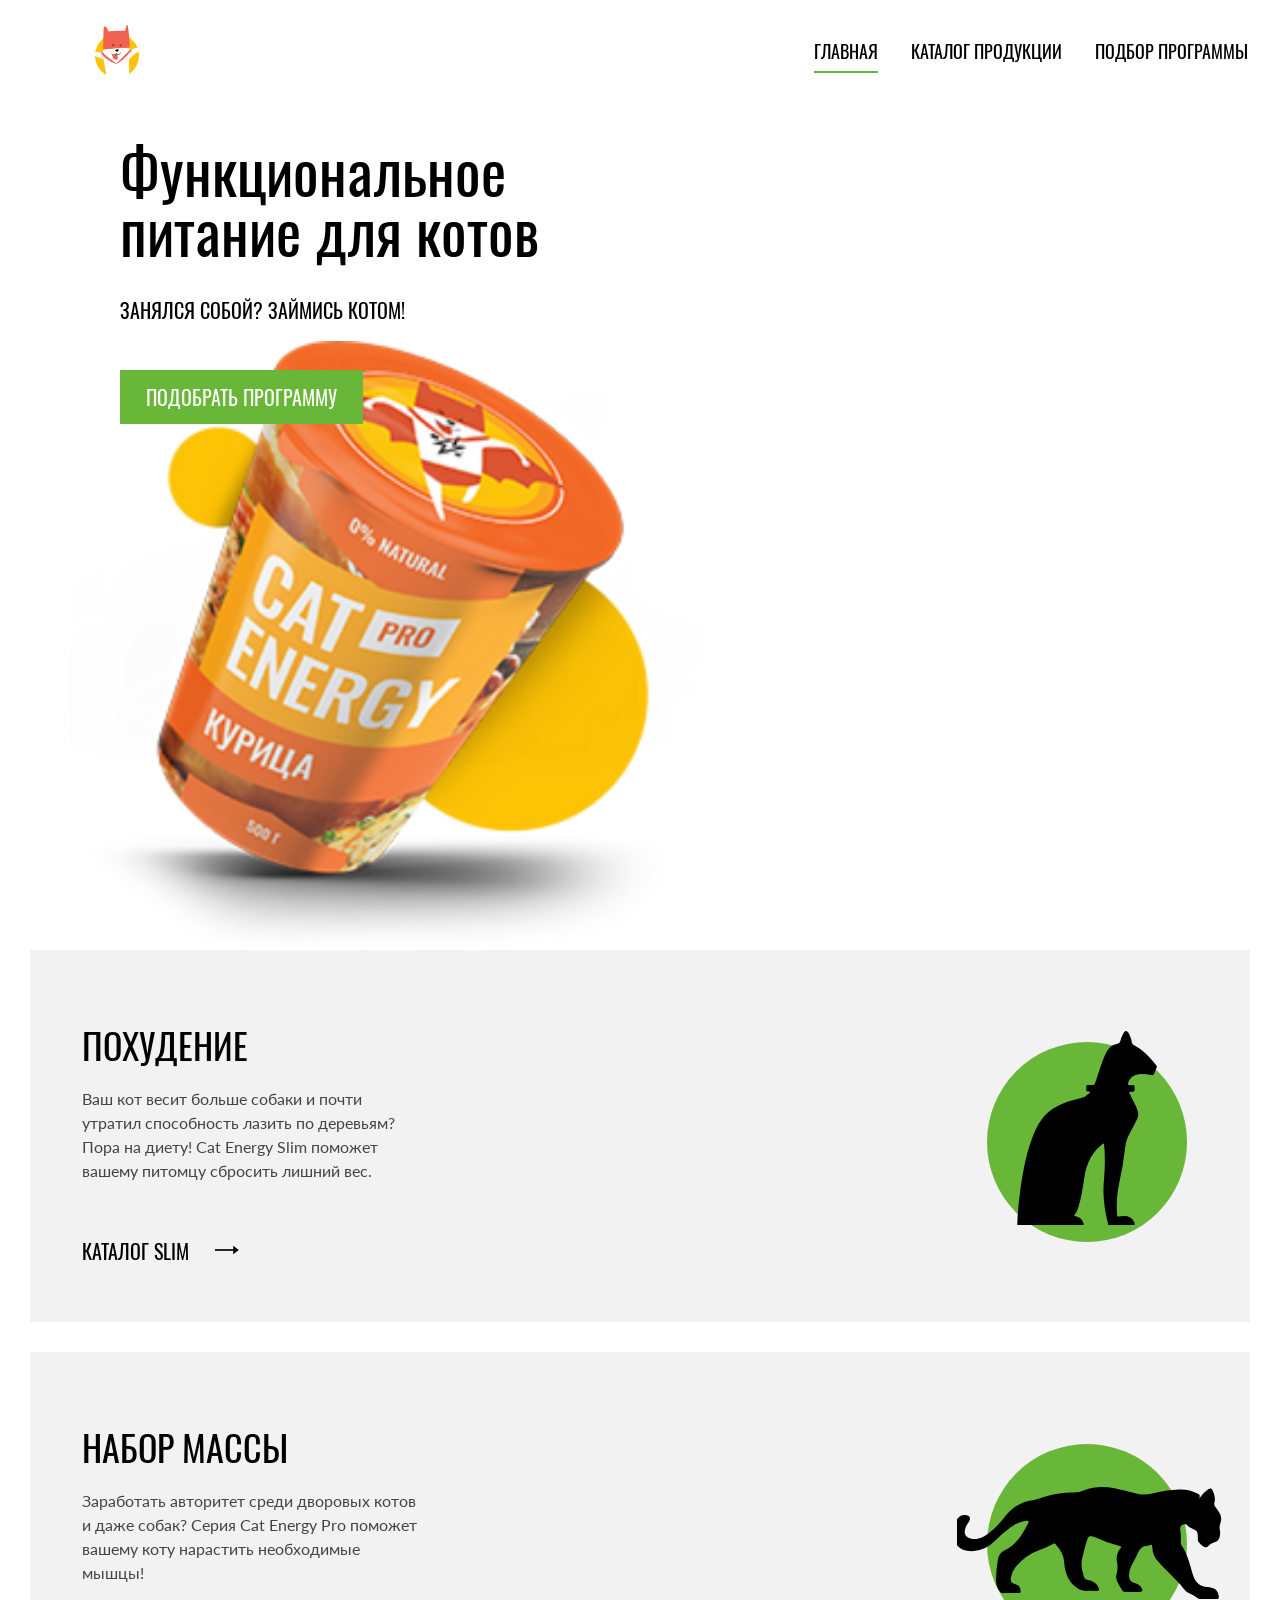
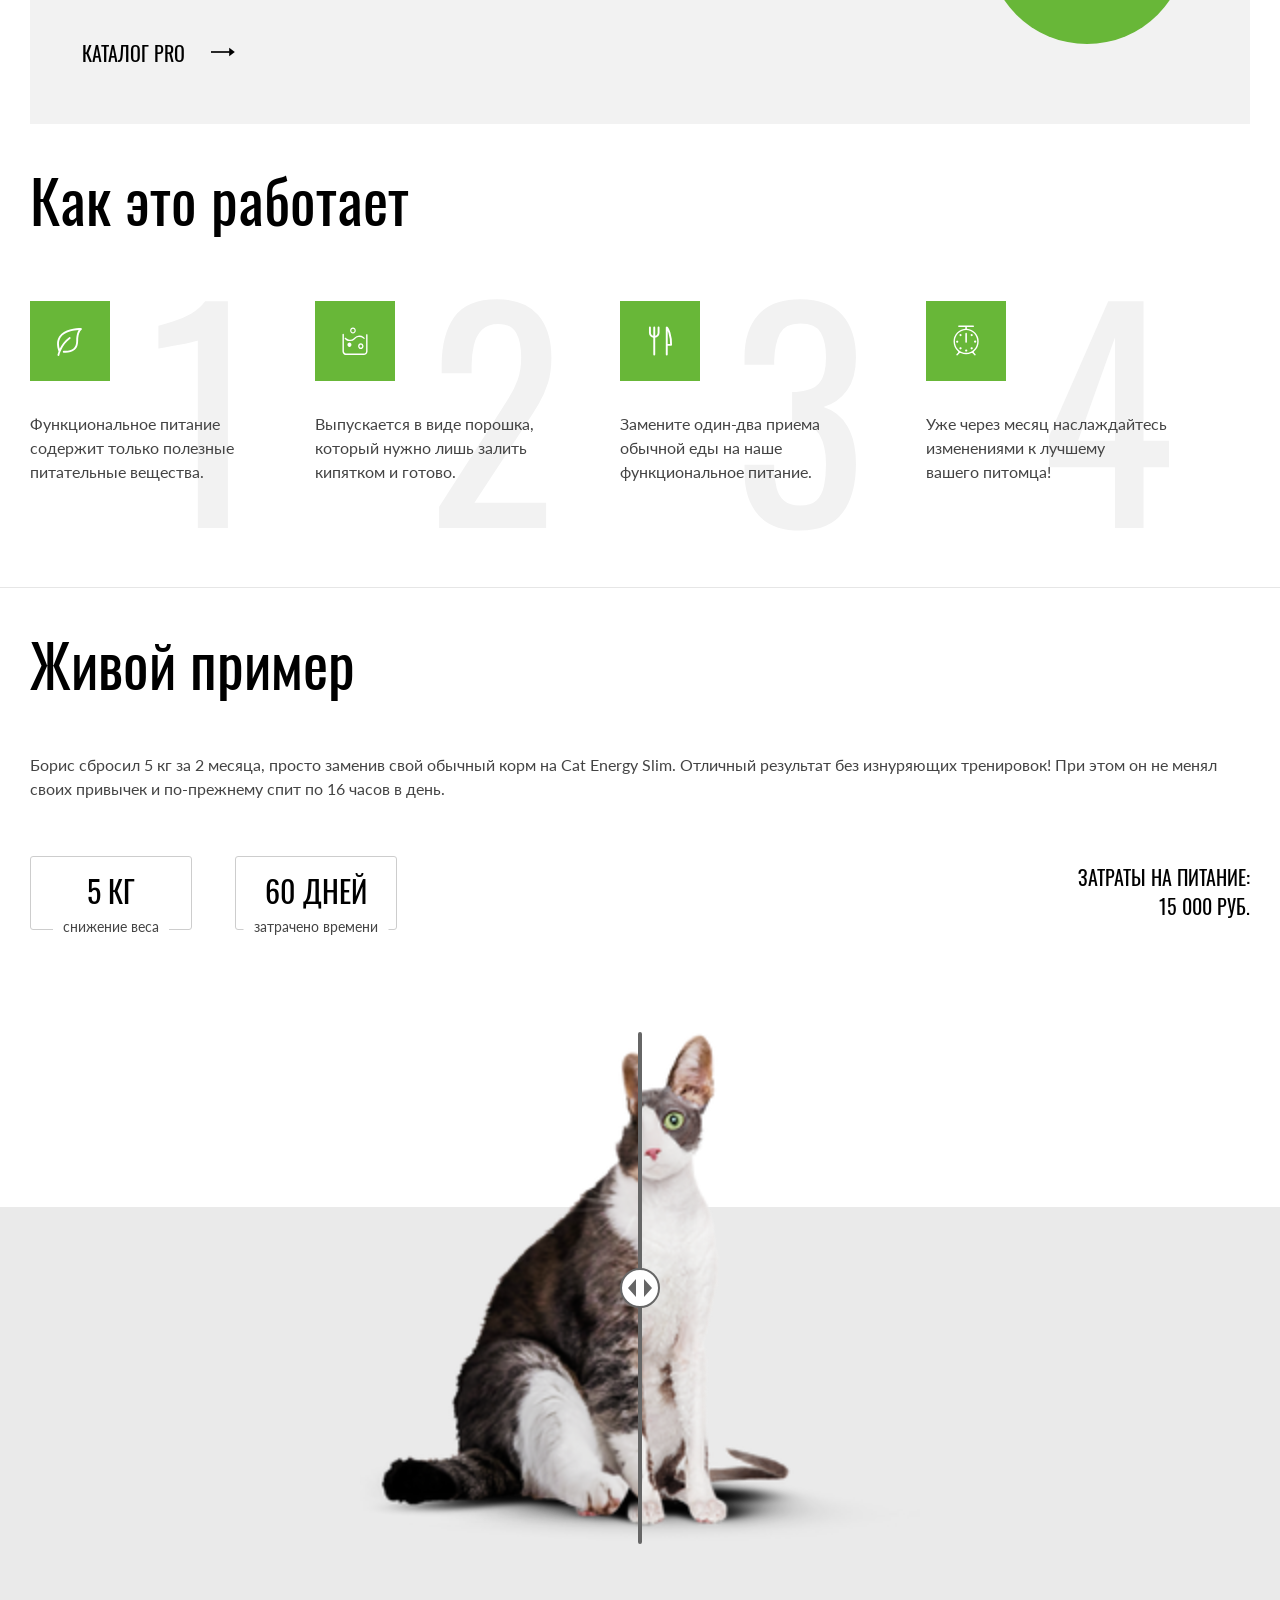
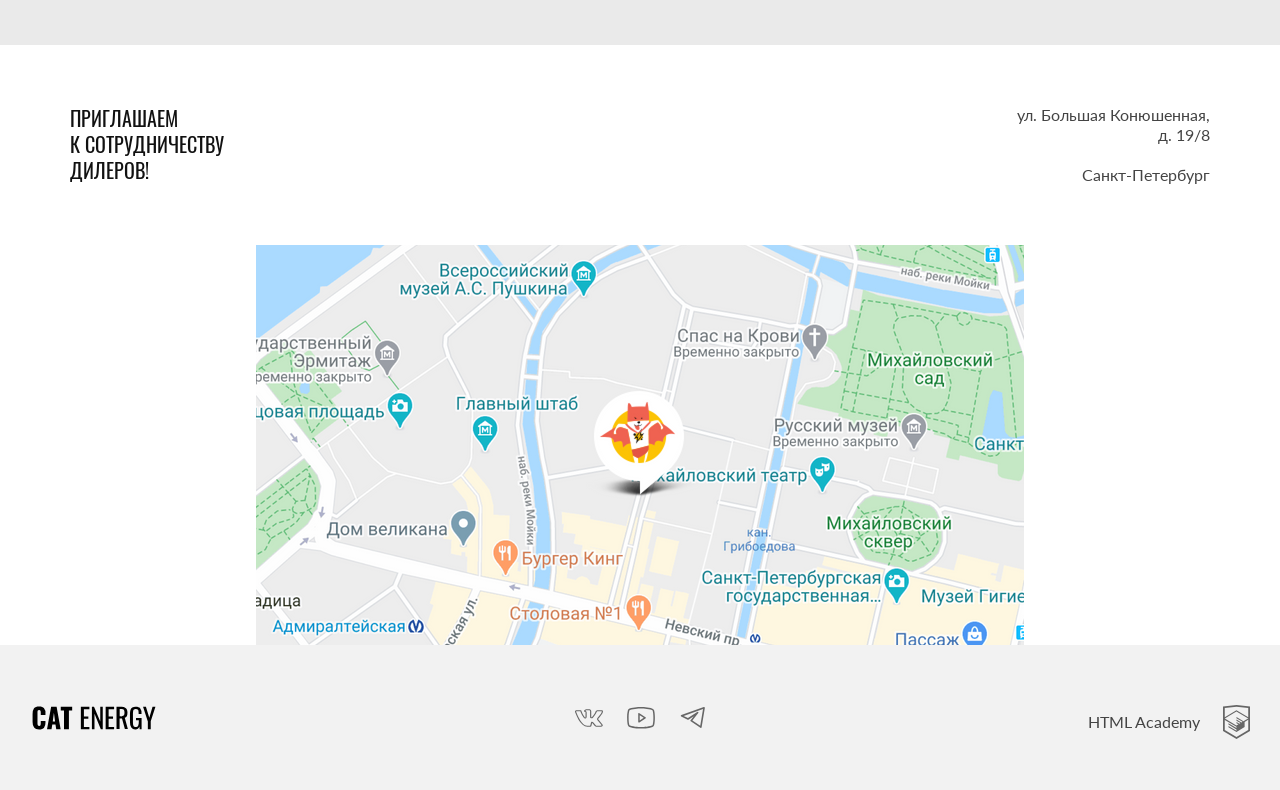
==== commit 1dc91dbb: "Deploying to gh-pages from @ htmlacademy-adaptive/674811-cat-energy-2@e20d499de397c2ce654d7bae7b696e" ====
--- a/5/index.html
+++ b/5/index.html
@@ -1,3 +1 @@
-<!DOCTYPE html><html class="page" lang="ru"><head><meta charset="UTF-8"><title>Cat Energy</title><meta name="viewport" content="width=device-width,initial-scale=1"><link rel="stylesheet" href="styles/styles.css"><link rel="shortcut icon" href="/favicon.ico" type="image/x-icon"><link rel="icon" href="/favicon.ico" type="image/x-icon"><script src="scripts/index.js" defer="defer"></script></head><body class="page__body"><header class="container header header--index page__header page__header--index"><h1 class="visually-hidden">Магазин питания для кошек Cat energy</h1><!-- Классы для тега nav
-     для закрытия выпадаюшего меню класс navigation--close
-     для активного состояния navigation--open --><nav class="navigation navigation--close navigation--index header__site-navigation"><a class="navigation__menu-link navigation__menu-link--logo" href="#"><picture><source type="image/svg+xml" media="(min-width: 1440px)" srcset="./images/header-logo-desktop.svg" width="202" height="59"><source type="image/svg+xml" media="(min-width: 768px)" srcset="./images/header-logo-tablet.svg" width="174" height="50"><img class="navigation__logo-img-cat" src="./images/header-logo-mobile-cat.svg" width="33" height="38" alt="Лого магазина"></picture><img class="navigation__logo-img-words" src="./images/header-logo-mobile-words.svg" width="101" height="18" alt="Название магазина"></a><ul class="navigation__categories-list navigation__categories-list--index"><li class="navigation__categories-item navigation__categories-item--active"><a class="navigation__menu-link" href="#">Главная</a></li><li class="navigation__categories-item"><a class="navigation__menu-link" href="./catalog.html">Каталог продукции</a></li><li class="navigation__categories-item"><a class="navigation__menu-link" href="./programs.html">Подбор программы</a></li></ul><button class="navigation__button-close" type="button" aria-label="Закрыть меню"><span class="navigation__button-close-strip"></span></button></nav></header><main class="page__main"><section class="programs-advertisement container"><div class="programs-advertisement__wrapper"><h2 class="title title--section title--main-index programs-advertisement__title">Функциональное питание для котов</h2><p class="text text--main-slogan programs-advertisement__slogan">Занялся собой? Займись котом!</p><picture><source type="image/jpeg" media="(min-width: 1440px)" srcset="./images/index-main-desktop@1x.png, ./images/index-main-desktop@2x.png 2x" width="552" height="499"><source type="image/jpeg" media="(min-width: 768px)" srcset="./images/index-main-can-tablet@1x.jpg, ./images/index-main-can-tablet@2x.jpg 2x" width="709" height="609"><img class="programs-advertisement__image" src="./images/index-main-can-mobile@1x.png" srcset="./images/index-main-can-mobile@2x.png 2x" width="280" height="270" alt="Cat energy с курицей"></picture><a class="link link--green link--main-index programs-advertisement__button" href="#">Подобрать программу</a></div></section><section class="modes container"><h2 class="visually-hidden">Режимы похудения</h2><div class="modes__wrapper"><h3 class="title title--middle modes__title">Похудение</h3><p class="text text--small modes__text">Ваш кот весит больше собаки и почти утратил способность лазить по деревьям? Пора на диету! Cat Energy Slim поможет вашему питомцу сбросить лишний вес.</p><a class="text text--middle-link modes__link" href="#">Каталог slim</a></div><div class="modes__wrapper modes__wrapper--mass"><h3 class="title title--middle modes__title">Набор массы</h3><p class="text text--small modes__text">Заработать авторитет среди дворовых котов и даже собак? Серия Cat Energy Pro поможет вашему коту нарастить необходимые мышцы!</p><a class="text text--middle-link modes__link" href="#">Каталог pro</a></div></section><section class="product-information container"><h2 class="title title--section product-information__title">Как это работает</h2><ul class="product-information__list"><li class="product-information__list-item product-information__list-item--health"><p class="text text--small product-information__list-text">Функциональное питание содержит только полезные питательные вещества.</p></li><li class="product-information__list-item product-information__list-item--powder"><p class="text text--small product-information__list-text">Выпускается в виде порошка, который нужно лишь залить кипятком и готово.</p></li><li class="product-information__list-item product-information__list-item--food"><p class="text text--small product-information__list-text">Замените один-два приема обычной еды на наше функциональное питание.</p></li><li class="product-information__list-item product-information__list-item--time"><p class="text text--small product-information__list-text">Уже через месяц наслаждайтесь изменениями к лучшему вашего&nbsp;питомца!</p></li></ul></section><section class="living-example"><div class="living-example__section-wrapper container"><div class="living-example__wrapper"><h2 class="title title--section living-example__title">Живой пример</h2><p class="text text--small living-example__story">Борис сбросил 5 кг за 2 месяца, просто заменив свой обычный корм на Cat Energy Slim. Отличный результат без изнуряющих тренировок! При этом он не менял своих привычек и по-прежнему спит по 16 часов в день.</p><div class="living-example__information"><dl class="living-example__information-list"><div class="living-example__information-wrapper"><dt class="text text--livig-example-meaning living-example__information-meaning">5 КГ</dt><dd class="text text--very-small living-example__information-description">Снижение веса</dd></div><div class="living-example__information-wrapper"><dt class="text text--livig-example-meaning living-example__information-meaning">60 ДНЕЙ</dt><dd class="text text--very-small living-example__information-description living-example__information-description--time">Затрачено времени</dd></div></dl><p class="living-example__final-price text text--middle">Затраты на питание: <span class="living-example__final-price-meaning">15 000 РУБ.</span></p></div></div><div class="living-example__slider-wrapper"><div class="living-example__slider-img-wrapper living-example__slider-img-wrapper--fat"><picture><source type="image/jpeg" media="(min-width: 768px)" srcset="./images/living-example-tablet-before@1x.png, ./images/living-example-tablet-before@2x.png 2x" width="560" height="512"><img class="living-example__slider-img" src="./images/living-example-mobile-before@1x.png" srcset="./images/living-example-mobile-before@2x.png 2x" width="280" height="256" alt="Толстый кот"></picture></div><div class="living-example__slider-img-wrapper"><picture><source type="image/jpeg" media="(min-width: 768px)" srcset="./images/living-example-tablet-after@1x.png, ./images/living-example-tablet-after@2x.png 2x" width="560" height="512"><img class="living-example__slider-img" src="./images/living-example-mobile-after@1x.png" srcset="./images/living-example-mobile-after@2x.png 2x" width="280" height="256" alt="Худой кот"></picture></div><button class="living-example__slider-button" type="button" aria-label="Кнопка слайдера"></button></div></div></section></main><footer class="page__footer footer"><section class="location location--index"><h2 class="visually-hidden">Наше местонахождение</h2><div class="location__wrapper location__wrapper--index"><div class="location__text-wrapper container"><p class="text text--middle-bigger location__text location__text--invite">Приглашаем к&nbsp;сотрудничеству дилеров!</p><p class="text text--small location__text location__text--adress">ул. Большая Конюшенная, д. 19/8 <span class="location__text location__text--city">Санкт-Петербург</span></p></div><picture><source type="image/png" media="(min-width: 1440px)" srcset="./images/location-desktop-map@1x.png, ./images/location-desktop-map@2x.png 2x" width="1440" height="400"><source type="image/png" media="(min-width: 768px)" srcset="./images/location-tablet-map@1x.png, ./images/location-tablet-map@2x.png 2x" width="768" height="400"><img class="location__map-img" src="./images/location-mobile-map@1x.png" srcset="./images/location-mobile-map@2x.png 2x" width="320" height="362" alt="Наше местонахождение"></picture></div><iframe class="location__map" src="https://www.google.com/maps/embed?pb=!1m14!1m8!1m3!1d1996.7929883483553!2d30.3172265!3d59.9687573!3m2!1i1024!2i768!4f13.1!3m3!1m2!1s0x4696310fca5afc31%3A0x5f2ac55f567b2400!2sHTML%20Academy!5e0!3m2!1sru!2sru!4v1736928696914!5m2!1sru!2sru" allowfullscreen="" loading="lazy" referrerpolicy="no-referrer-when-downgrade" title="Офис компании по адресу набережная реки Карповки, 5, литера П, Санкт-Петербург"></iframe></section><div class="footer__wrapper-background"><div class="footer__wrapper container"><a class="footer__logo-link" href="#" aria-label="Название магазина"><svg width="128" height="24" viewBox="0 0 128 24" role="img"><use href="./icons/stack.svg#footer-logo"></use></svg></a><ul class="footer__socials-list socials"><li class="socials__item"><a class="socials__link socials__link--vk" href="#" aria-label="Мы ВКонтакте"></a></li><li class="socials__item"><a class="socials__link socials__link--youtube" href="#" aria-label="Мы ВКонтакте"></a></li><li class="socials__item"><a class="socials__link socials__link--tg" href="#" aria-label="Мы ВКонтакте"></a></li></ul><a class="footer__wrapper-link" href="#"><span class="footer__link-academy-name">HTML Academy </span><svg class="footer__link-academy-logo" width="27" height="34" viewBox="0 0 27 34" role="img"><use href="./icons/stack.svg#html-academy"></use></svg></a></div></div></footer></body></html>+<!DOCTYPE html><html class="page" lang="ru"><head><meta charset="UTF-8"><title>Cat Energy</title><meta name="viewport" content="width=device-width,initial-scale=1"><link rel="stylesheet" href="styles/styles.css"><link rel="shortcut icon" href="/favicon.ico" type="image/x-icon"><link rel="icon" href="/favicon.ico" type="image/x-icon"><script src="scripts/index.js" defer="defer"></script></head><body class="page__body"><header class="container header header--index page__header page__header--index"><h1 class="visually-hidden">Магазин питания для кошек Cat energy</h1><!-- Классы для тега nav: для закрытия выпадаюшего меню класс "navigation--close", для активного состояния "navigation--open" --><nav class="navigation navigation--close navigation--index header__site-navigation"><a class="navigation__menu-link navigation__menu-link--logo" href="#"><picture><source type="image/svg+xml" media="(min-width: 1440px)" srcset="./images/header-logo-desktop.svg" width="202" height="59"><source type="image/svg+xml" media="(min-width: 768px)" srcset="./images/header-logo-tablet.svg" width="174" height="50"><img class="navigation__logo-img-cat" src="./images/header-logo-mobile-cat.svg" width="33" height="38" alt="Лого магазина"></picture><img class="navigation__logo-img-words" src="./images/header-logo-mobile-words.svg" width="101" height="18" alt="Название магазина"></a><ul class="navigation__categories-list navigation__categories-list--index"><li class="navigation__categories-item navigation__categories-item--active"><a class="navigation__menu-link" href="#">Главная</a></li><li class="navigation__categories-item"><a class="navigation__menu-link" href="./catalog.html">Каталог продукции</a></li><li class="navigation__categories-item"><a class="navigation__menu-link" href="./programs.html">Подбор программы</a></li></ul><button class="navigation__button-close" type="button" aria-label="Закрыть меню"><span class="navigation__button-close-strip"></span></button></nav></header><main class="page__main"><section class="programs-advertisement container"><div class="programs-advertisement__wrapper"><h2 class="title title--section title--main-index programs-advertisement__title">Функциональное питание для котов</h2><p class="text text--main-slogan programs-advertisement__slogan">Занялся собой? Займись котом!</p><picture><source type="image/jpeg" media="(min-width: 1440px)" srcset="./images/index-main-desktop@1x.png, ./images/index-main-desktop@2x.png 2x" width="552" height="499"><source type="image/jpeg" media="(min-width: 768px)" srcset="./images/index-main-can-tablet@1x.jpg, ./images/index-main-can-tablet@2x.jpg 2x" width="709" height="609"><img class="programs-advertisement__image" src="./images/index-main-can-mobile@1x.png" srcset="./images/index-main-can-mobile@2x.png 2x" width="280" height="270" alt="Cat energy с курицей"></picture><a class="link link--green link--main-index programs-advertisement__button" href="#">Подобрать программу</a></div></section><section class="modes container"><h2 class="visually-hidden">Режимы похудения</h2><div class="modes__wrapper"><h3 class="title title--middle modes__title">Похудение</h3><p class="text text--small modes__text">Ваш кот весит больше собаки и почти утратил способность лазить по деревьям? Пора на диету! Cat Energy Slim поможет вашему питомцу сбросить лишний вес.</p><a class="text text--middle-link modes__link" href="#">Каталог slim</a></div><div class="modes__wrapper modes__wrapper--mass"><h3 class="title title--middle modes__title">Набор массы</h3><p class="text text--small modes__text">Заработать авторитет среди дворовых котов и даже собак? Серия Cat Energy Pro поможет вашему коту нарастить необходимые мышцы!</p><a class="text text--middle-link modes__link" href="#">Каталог pro</a></div></section><section class="product-information container"><h2 class="title title--section product-information__title">Как это работает</h2><ul class="product-information__list"><li class="product-information__list-item product-information__list-item--health"><p class="text text--small product-information__list-text">Функциональное питание содержит только полезные питательные вещества.</p></li><li class="product-information__list-item product-information__list-item--powder"><p class="text text--small product-information__list-text">Выпускается в виде порошка, который нужно лишь залить кипятком и готово.</p></li><li class="product-information__list-item product-information__list-item--food"><p class="text text--small product-information__list-text">Замените один-два приема обычной еды на наше функциональное питание.</p></li><li class="product-information__list-item product-information__list-item--time"><p class="text text--small product-information__list-text">Уже через месяц наслаждайтесь изменениями к лучшему вашего&nbsp;питомца!</p></li></ul></section><section class="living-example"><div class="living-example__section-wrapper container"><div class="living-example__wrapper"><h2 class="title title--section living-example__title">Живой пример</h2><p class="text text--small living-example__story">Борис сбросил 5 кг за 2 месяца, просто заменив свой обычный корм на Cat Energy Slim. Отличный результат без изнуряющих тренировок! При этом он не менял своих привычек и по-прежнему спит по 16 часов в день.</p><div class="living-example__information"><dl class="living-example__information-list"><div class="living-example__information-wrapper"><dt class="text text--livig-example-meaning living-example__information-meaning">5 КГ</dt><dd class="text text--very-small living-example__information-description">Снижение веса</dd></div><div class="living-example__information-wrapper"><dt class="text text--livig-example-meaning living-example__information-meaning">60 ДНЕЙ</dt><dd class="text text--very-small living-example__information-description living-example__information-description--time">Затрачено времени</dd></div></dl><p class="living-example__final-price text text--middle">Затраты на питание: <span class="living-example__final-price-meaning">15 000 РУБ.</span></p></div></div><div class="living-example__slider-wrapper"><div class="living-example__slider-img-wrapper living-example__slider-img-wrapper--fat"><picture><source type="image/jpeg" media="(min-width: 768px)" srcset="./images/living-example-tablet-before@1x.png, ./images/living-example-tablet-before@2x.png 2x" width="560" height="512"><img class="living-example__slider-img" src="./images/living-example-mobile-before@1x.png" srcset="./images/living-example-mobile-before@2x.png 2x" width="280" height="256" alt="Толстый кот"></picture></div><div class="living-example__slider-img-wrapper"><picture><source type="image/jpeg" media="(min-width: 768px)" srcset="./images/living-example-tablet-after@1x.png, ./images/living-example-tablet-after@2x.png 2x" width="560" height="512"><img class="living-example__slider-img" src="./images/living-example-mobile-after@1x.png" srcset="./images/living-example-mobile-after@2x.png 2x" width="280" height="256" alt="Худой кот"></picture></div><button class="living-example__slider-button" type="button" aria-label="Кнопка слайдера"></button></div></div></section></main><footer class="page__footer footer"><section class="location location--index"><h2 class="visually-hidden">Наше местонахождение</h2><div class="location__wrapper location__wrapper--index"><div class="location__text-wrapper container"><p class="text text--middle-bigger location__text location__text--invite">Приглашаем к&nbsp;сотрудничеству дилеров!</p><p class="text text--small location__text location__text--adress">ул. Большая Конюшенная, д. 19/8 <span class="location__text location__text--city">Санкт-Петербург</span></p></div><picture><source type="image/png" media="(min-width: 1440px)" srcset="./images/location-desktop-map@1x.png, ./images/location-desktop-map@2x.png 2x" width="1440" height="400"><source type="image/png" media="(min-width: 768px)" srcset="./images/location-tablet-map@1x.png, ./images/location-tablet-map@2x.png 2x" width="768" height="400"><img class="location__map-img" src="./images/location-mobile-map@1x.png" srcset="./images/location-mobile-map@2x.png 2x" width="320" height="362" alt="Наше местонахождение"></picture></div><iframe class="location__map" src="https://www.google.com/maps/embed?pb=!1m14!1m8!1m3!1d1996.7929883483553!2d30.3172265!3d59.9687573!3m2!1i1024!2i768!4f13.1!3m3!1m2!1s0x4696310fca5afc31%3A0x5f2ac55f567b2400!2sHTML%20Academy!5e0!3m2!1sru!2sru!4v1736928696914!5m2!1sru!2sru" allowfullscreen="" loading="lazy" referrerpolicy="no-referrer-when-downgrade" title="Офис компании по адресу набережная реки Карповки, 5, литера П, Санкт-Петербург"></iframe></section><div class="footer__wrapper-background"><div class="footer__wrapper container"><a class="footer__logo-link" href="#" aria-label="Название магазина"><svg width="128" height="24" viewBox="0 0 128 24" role="img"><use href="./icons/stack.svg#footer-logo"></use></svg></a><ul class="footer__socials-list socials"><li class="socials__item"><a class="socials__link socials__link--vk" href="#" aria-label="Мы ВКонтакте"></a></li><li class="socials__item"><a class="socials__link socials__link--youtube" href="#" aria-label="Мы ВКонтакте"></a></li><li class="socials__item"><a class="socials__link socials__link--tg" href="#" aria-label="Мы ВКонтакте"></a></li></ul><a class="footer__wrapper-link" href="#"><span class="footer__link-academy-name">HTML Academy </span><svg class="footer__link-academy-logo" width="27" height="34" viewBox="0 0 27 34" role="img"><use href="./icons/stack.svg#html-academy"></use></svg></a></div></div></footer></body></html>
